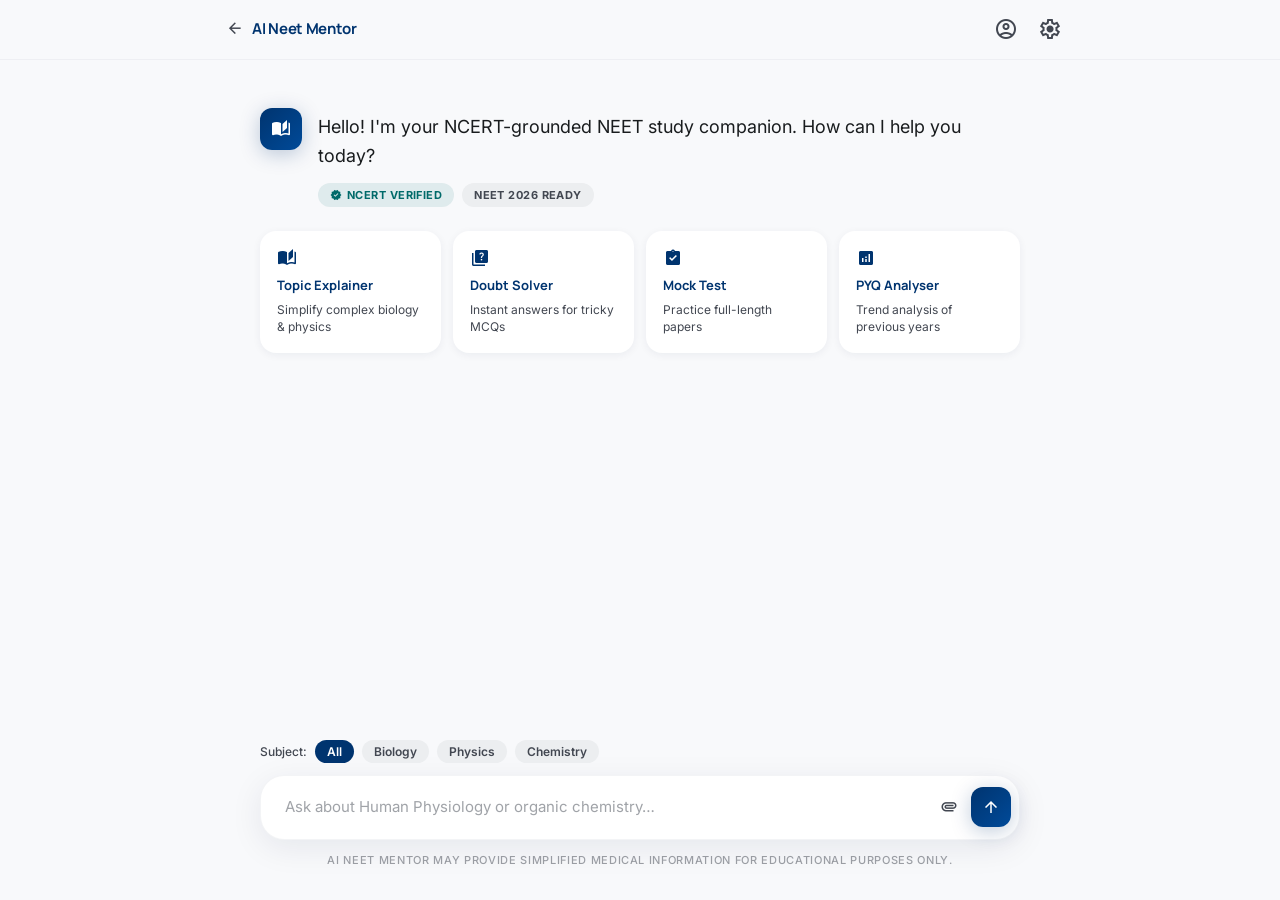
==== frontend/chat.html @ 3f84c1bc "first commit" ====
<!DOCTYPE html>
<html lang="en">

<head>
  <meta charset="UTF-8" />
  <meta name="viewport" content="width=device-width, initial-scale=1.0" />
  <title>Ask a Doubt — AI Neet Mentor</title>

  <!-- Google Fonts — same as index.html -->
  <link href="https://fonts.googleapis.com/css2?family=Manrope:wght@400;600;700;800&family=Inter:wght@400;500;600&display=swap" rel="stylesheet" />
  <link href="https://fonts.googleapis.com/css2?family=Material+Symbols+Outlined:wght,FILL@100..700,0..1&display=swap" rel="stylesheet" />

  <!-- Shared design tokens + base styles from style.css -->
  <link rel="stylesheet" href="style.css" />

  <style>
    /* ============================================================
       CHAT PAGE — Additional Styles
       All design tokens from style.css (:root) are reused here.
       We only add what is unique to this page.
    ============================================================ */

    /* ── Page shell: full-height flex column ── */
    .chat-shell {
      display: flex;
      flex-direction: column;
      height: 100vh;
      overflow: hidden;
    }

    /* ── Chat-specific header ── */
    .chat-header {
      position: sticky;
      top: 0;
      z-index: 100;
      background-color: rgba(248, 249, 251, 0.92);
      backdrop-filter: blur(20px);
      -webkit-backdrop-filter: blur(20px);
      border-bottom: 1px solid var(--color-border);
      flex-shrink: 0;
    }
    .chat-header .nav-container {
      max-width: 900px;
    }

    /* Back / logo link */
    .nav-back-btn {
      display: flex;
      align-items: center;
      gap: var(--space-2);
      font-size: 0.9375rem;
      font-weight: 700;
      font-family: var(--font-headline);
      color: var(--color-primary);
      letter-spacing: -0.02em;
      text-decoration: none;
      padding: var(--space-2) var(--space-3);
      border-radius: var(--radius-pill);
      transition: background-color 0.2s ease;
    }
    .nav-back-btn:hover {
      background-color: var(--color-surface-card);
    }
    .nav-back-btn .material-symbols-outlined {
      font-size: 1.1rem;
      color: var(--color-text-muted);
    }



    /* ── Scrollable messages ── */
    .chat-messages-area {
      flex: 1;
      overflow-y: auto;
      padding: var(--space-7) var(--space-5);
      scroll-behavior: smooth;
    }
    .chat-messages-area::-webkit-scrollbar { width: 4px; }
    .chat-messages-area::-webkit-scrollbar-track { background: transparent; }
    .chat-messages-area::-webkit-scrollbar-thumb {
      background: var(--color-surface-card);
      border-radius: var(--radius-pill);
    }
    .messages-inner {
      max-width: 760px;
      margin: 0 auto;
      display: flex;
      flex-direction: column;
      gap: var(--space-6);
    }

    /* ── Welcome / empty state ── */
    .chat-welcome {
      display: flex;
      flex-direction: column;
      gap: var(--space-5);
      animation: fadeUp 0.5s ease both;
    }
    .chat-welcome-row {
      display: flex;
      align-items: flex-start;
      gap: var(--space-4);
    }
    .ai-avatar {
      width: 42px;
      height: 42px;
      border-radius: var(--radius-md);
      background: linear-gradient(135deg, #00346f 0%, #004a99 100%);
      display: flex;
      align-items: center;
      justify-content: center;
      flex-shrink: 0;
      box-shadow: var(--shadow-btn);
    }
    .ai-avatar .material-symbols-outlined {
      color: #fff;
      font-size: 1.25rem;
    }
    .chat-welcome-text { padding-top: 4px; }
    .chat-welcome-text p {
      font-size: 1.125rem;
      line-height: 1.65;
      color: var(--color-text-primary);
    }
    .chat-welcome-badges {
      display: flex;
      gap: var(--space-2);
      margin-top: var(--space-3);
      flex-wrap: wrap;
    }
    .chat-badge {
      display: inline-flex;
      align-items: center;
      gap: 5px;
      padding: 4px 12px;
      border-radius: var(--radius-pill);
      font-size: 0.6875rem;
      font-weight: 700;
      letter-spacing: 0.04em;
      text-transform: uppercase;
    }
    .chat-badge--teal {
      background-color: rgba(0, 106, 106, 0.1);
      color: var(--color-secondary);
    }
    .chat-badge--navy {
      background-color: var(--color-surface-card);
      color: var(--color-text-muted);
    }

    /* ── Quick action chips ── */
    .quick-actions-grid {
      display: grid;
      grid-template-columns: repeat(4, 1fr);
      gap: var(--space-3);
      width: 100%;
    }
    .quick-action-card {
      display: flex;
      flex-direction: column;
      align-items: flex-start;
      gap: var(--space-2);
      padding: var(--space-4);
      background-color: var(--color-white);
      border-radius: var(--radius-lg);
      border: 1px solid transparent;
      cursor: pointer;
      text-align: left;
      transition: box-shadow 0.25s ease, border-color 0.25s ease, transform 0.2s ease;
      box-shadow: var(--shadow-card);
    }
    .quick-action-card:hover {
      box-shadow: var(--shadow-card-hover);
      border-color: rgba(194, 198, 211, 0.3);
      transform: translateY(-2px);
    }
    .quick-action-card:active { transform: translateY(0); }
    .quick-action-icon {
      color: var(--color-primary);
      font-size: 1.25rem;
    }
    .quick-action-title {
      font-family: var(--font-headline);
      font-weight: 700;
      font-size: 0.8125rem;
      color: var(--color-primary);
    }
    .quick-action-desc {
      font-size: 0.75rem;
      color: var(--color-text-muted);
      line-height: 1.4;
    }

    /* ── Message bubbles ── */
    .message-row {
      display: flex;
      gap: var(--space-3);
      animation: fadeUp 0.3s ease both;
    }
    .message-row--user { flex-direction: row-reverse; }

    .message-avatar {
      width: 32px;
      height: 32px;
      border-radius: var(--radius-md);
      flex-shrink: 0;
      display: flex;
      align-items: center;
      justify-content: center;
    }
    .message-avatar--ai {
      background: linear-gradient(135deg, #00346f 0%, #004a99 100%);
    }
    .message-avatar--ai .material-symbols-outlined { color: #fff; font-size: 1rem; }
    .message-avatar--user { background-color: var(--color-surface-card); }
    .message-avatar--user .material-symbols-outlined { color: var(--color-primary); font-size: 1rem; }

    .message-bubble {
      max-width: 78%;
      padding: var(--space-4) var(--space-5);
      border-radius: var(--radius-lg);
      line-height: 1.65;
      font-size: 0.9375rem;
    }
    .message-bubble--ai {
      background-color: var(--color-white);
      color: var(--color-text-primary);
      box-shadow: var(--shadow-card);
      border-bottom-left-radius: var(--radius-sm);
    }
    .message-bubble--user {
      background: linear-gradient(135deg, #00346f 0%, #004a99 100%);
      color: #fff;
      border-bottom-right-radius: var(--radius-sm);
    }

    /* ── Typing indicator ── */
    .typing-indicator {
      display: flex;
      align-items: center;
      gap: 5px;
      padding: var(--space-3) var(--space-4);
      background-color: var(--color-white);
      border-radius: var(--radius-lg);
      border-bottom-left-radius: var(--radius-sm);
      box-shadow: var(--shadow-card);
      width: fit-content;
    }
    .typing-dot {
      width: 7px;
      height: 7px;
      border-radius: 50%;
      background-color: var(--color-text-muted);
      animation: typingBounce 1.2s ease-in-out infinite;
    }
    .typing-dot:nth-child(2) { animation-delay: 0.2s; }
    .typing-dot:nth-child(3) { animation-delay: 0.4s; }
    @keyframes typingBounce {
      0%, 60%, 100% { transform: translateY(0); opacity: 0.4; }
      30%           { transform: translateY(-5px); opacity: 1; }
    }

    /* ── Input bar ── */
    .chat-input-bar {
      flex-shrink: 0;
      background: linear-gradient(to top, var(--color-surface) 60%, transparent);
      padding: var(--space-4) var(--space-5) var(--space-6);
    }
    .chat-input-inner { max-width: 760px; margin: 0 auto; }

    .subject-context-bar {
      display: flex;
      align-items: center;
      gap: var(--space-2);
      flex-wrap: wrap;
      margin-bottom: var(--space-3);
    }
    .subject-context-label {
      font-size: 0.75rem;
      color: var(--color-text-muted);
      font-weight: 500;
    }
    .subject-pill {
      display: inline-flex;
      align-items: center;
      padding: 4px 12px;
      border-radius: var(--radius-pill);
      font-size: 0.75rem;
      font-weight: 600;
      cursor: pointer;
      border: none;
      transition: background-color 0.2s ease, color 0.2s ease;
    }
    .subject-pill--active {
      background-color: var(--color-primary);
      color: #fff;
    }
    .subject-pill--inactive {
      background-color: var(--color-surface-card);
      color: var(--color-text-muted);
    }
    .subject-pill--inactive:hover {
      background-color: rgba(0, 52, 111, 0.08);
      color: var(--color-primary);
    }

    .chat-input-box {
      display: flex;
      align-items: center;
      gap: var(--space-2);
      background-color: var(--color-white);
      border-radius: var(--radius-xl);
      padding: var(--space-2) var(--space-2) var(--space-2) var(--space-5);
      box-shadow: 0 8px 32px rgba(0, 27, 63, 0.08);
      border: 1px solid rgba(194, 198, 211, 0.2);
      transition: box-shadow 0.3s ease, border-color 0.3s ease;
    }
    .chat-input-box:focus-within {
      box-shadow: 0 8px 32px rgba(0, 52, 111, 0.14);
      border-color: rgba(0, 52, 111, 0.2);
    }
    .chat-input-field {
      flex: 1;
      border: none;
      outline: none;
      background: transparent;
      font-family: var(--font-body);
      font-size: 0.9375rem;
      color: var(--color-text-primary);
      padding: var(--space-3) 0;
      resize: none;
      line-height: 1.5;
    }
    .chat-input-field::placeholder { color: rgba(66, 71, 81, 0.5); }

    .chat-input-actions {
      display: flex;
      align-items: center;
      gap: var(--space-1);
    }
    .input-icon-btn {
      display: flex;
      align-items: center;
      justify-content: center;
      width: 36px;
      height: 36px;
      border-radius: var(--radius-md);
      border: none;
      background: transparent;
      cursor: pointer;
      color: var(--color-text-muted);
      transition: background-color 0.2s ease, color 0.2s ease;
    }
    .input-icon-btn:hover {
      background-color: var(--color-surface-card);
      color: var(--color-primary);
    }
    .input-icon-btn .material-symbols-outlined { font-size: 1.125rem; }

    .send-btn {
      display: flex;
      align-items: center;
      justify-content: center;
      width: 40px;
      height: 40px;
      border-radius: var(--radius-md);
      border: none;
      background: linear-gradient(135deg, #00346f 0%, #004a99 100%);
      cursor: pointer;
      color: #fff;
      box-shadow: var(--shadow-btn);
      transition: box-shadow 0.2s ease, transform 0.15s ease;
      flex-shrink: 0;
    }
    .send-btn:hover {
      box-shadow: var(--shadow-btn-hover);
      transform: scale(1.05);
    }
    .send-btn:active { transform: scale(0.95); }
    .send-btn .material-symbols-outlined { font-size: 1.125rem; }

    .chat-disclaimer {
      text-align: center;
      font-size: 0.6875rem;
      color: var(--color-text-muted);
      opacity: 0.5;
      margin-top: var(--space-3);
      letter-spacing: 0.06em;
      text-transform: uppercase;
      font-weight: 500;
    }

    /* ── Mock Test card above chat ── */


    /* ── Mobile bottom nav (hidden) ── */
    .mobile-bottom-nav { display: none; }

    /* ── Responsive ── */
    @media (max-width: 768px) {
      .quick-actions-grid { grid-template-columns: repeat(2, 1fr); }

      .chat-input-bar { padding-bottom: 20px; }
    }

    @media (max-width: 480px) {
      .quick-actions-grid { grid-template-columns: 1fr 1fr; }
      .chat-messages-area { padding: var(--space-5) var(--space-4); }
    }
  </style>
</head>

<body>
<div class="chat-shell">

  <!-- ============================================================
    HEADER
    - Logo links back to index.html
    - Mode tabs switch the AI's context (Explain / Doubt / Mock / PYQ)
    - Profile + Settings icons match the home page nav
  ============================================================ -->
  <header class="chat-header">
    <nav class="nav-container">

      <!-- Left: back to home -->
      <a href="index.html" class="nav-back-btn" aria-label="Back to Home">
        <span class="material-symbols-outlined">arrow_back</span>
        AI Neet Mentor
      </a>

      <!-- Right: profile + settings -->
      <div class="nav-actions">
        <button class="nav-icon-btn" aria-label="Profile">
          <span class="material-symbols-outlined">account_circle</span>
        </button>
        <button class="nav-icon-btn" aria-label="Settings">
          <span class="material-symbols-outlined">settings</span>
        </button>
      </div>

    </nav>
  </header>


  <!-- ============================================================
    MOCK TEST BANNER — above the chat
  ============================================================ -->
 

  <!-- ============================================================
    MESSAGES AREA
  ============================================================ -->
  <div class="chat-messages-area" id="messagesArea">
    <div class="messages-inner" id="messagesInner">

      <!-- Welcome / empty state -->
      <div class="chat-welcome" id="welcomeState">

        <div class="chat-welcome-row">
          <div class="ai-avatar">
            <span class="material-symbols-outlined" style="font-variation-settings:'FILL' 1;">auto_stories</span>
          </div>
          <div class="chat-welcome-text">
            <p>Hello! I'm your NCERT-grounded NEET study companion. How can I help you today?</p>
            <div class="chat-welcome-badges">
              <span class="chat-badge chat-badge--teal">
                <span class="material-symbols-outlined" style="font-size:0.75rem;font-variation-settings:'FILL' 1;">verified</span>
                NCERT Verified
              </span>
              <span class="chat-badge chat-badge--navy">NEET 2026 Ready</span>
            </div>
          </div>
        </div>

        <!-- Quick action chips -->
        <div class="quick-actions-grid">

          <button class="quick-action-card" onclick="justFocus()">
            <span class="material-symbols-outlined quick-action-icon" style="font-variation-settings:'FILL' 1;">auto_stories</span>
            <span class="quick-action-title">Topic Explainer</span>
            <span class="quick-action-desc">Simplify complex biology &amp; physics</span>
          </button>

          <button class="quick-action-card" onclick="justFocus()">
            <span class="material-symbols-outlined quick-action-icon" style="font-variation-settings:'FILL' 1;">quiz</span>
            <span class="quick-action-title">Doubt Solver</span>
            <span class="quick-action-desc">Instant answers for tricky MCQs</span>
          </button>

          <button class="quick-action-card" onclick="justFocus()">
            <span class="material-symbols-outlined quick-action-icon" style="font-variation-settings:'FILL' 1;">assignment_turned_in</span>
            <span class="quick-action-title">Mock Test</span>
            <span class="quick-action-desc">Practice full-length papers</span>
          </button>

          <button class="quick-action-card" onclick="justFocus()">
            <span class="material-symbols-outlined quick-action-icon" style="font-variation-settings:'FILL' 1;">analytics</span>
            <span class="quick-action-title">PYQ Analyser</span>
            <span class="quick-action-desc">Trend analysis of previous years</span>
          </button>

        </div>
      </div>
      <!-- end #welcomeState -->

    </div>
  </div>


  <!-- ============================================================
    INPUT BAR
  ============================================================ -->
  <div class="chat-input-bar">
    <div class="chat-input-inner">

      <!-- Subject context pills -->
      <div class="subject-context-bar">
        <span class="subject-context-label">Subject:</span>
        <button class="subject-pill subject-pill--active"   onclick="setSubject(this)">All</button>
        <button class="subject-pill subject-pill--inactive" onclick="setSubject(this)">Biology</button>
        <button class="subject-pill subject-pill--inactive" onclick="setSubject(this)">Physics</button>
        <button class="subject-pill subject-pill--inactive" onclick="setSubject(this)">Chemistry</button>
      </div>

      <div class="chat-input-box">
        <textarea
          id="chatInput"
          class="chat-input-field"
          placeholder="Ask about Human Physiology or organic chemistry…"
          rows="1"
          aria-label="Type your question"
          onkeydown="handleKey(event)"
          oninput="autoResize(this)"
        ></textarea>
        <div class="chat-input-actions">
          <button class="input-icon-btn" aria-label="Attach file">
            <span class="material-symbols-outlined">attachment</span>
          </button>
          <button class="send-btn" onclick="sendMessage()" aria-label="Send message">
            <span class="material-symbols-outlined">arrow_upward</span>
          </button>
        </div>
      </div>

      <p class="chat-disclaimer">
        AI Neet Mentor may provide simplified medical information for educational purposes only.
      </p>

    </div>
  </div>


</div><!-- end .chat-shell -->


<script>
  /* ==========================================================================
     FRONTEND JS — Connected to the Flask Backend
     ==========================================================================
     HOW THIS WORKS:
     The frontend was previously using fake simulated replies.
     Now it makes a real HTTP POST request to our Flask API at /api/chat.

     fetch() is the browser's built-in HTTP client.
     It sends JSON to the backend and receives JSON back.

     SESSION MANAGEMENT:
     session_id is a unique string that groups messages in one conversation.
     On first load it's null. The backend creates one and returns it.
     We store it in memory and send it with every subsequent message.
     This gives the AI "memory" within a browser tab session.
  ========================================================================== */

  /* ── State ── */
  let currentMode = 'explain';
  let currentSubject = 'All';
  let sessionId = null;           // Set after first API response

  /* ── Backend URL ──────────────────────────────────────────────────────────
     When running Flask locally: http://127.0.0.1:5000
     When serving frontend FROM Flask (python app.py): just /api/chat works.
     We auto-detect: if this page is served by Flask, use relative URL.
     If opened as a file:// or different port, use the full local URL.
  ── */
  const API_BASE = (
    window.location.protocol === 'file:' || window.location.port === '5500'
  ) ? 'http://127.0.0.1:5000' : '';

  const CHAT_URL = `${API_BASE}/api/chat`;

  /* ── Mode placeholders ────────────────────────────────────────────────── */
  const modePlaceholders = {
    explain: 'Ask about any NCERT topic to get a clear explanation…',
    doubt:   'Paste your MCQ or describe your doubt…',
  };

  /* ── Scroll helpers ───────────────────────────────────────────────────── */
  function scrollToBottom() {
    const area = document.getElementById('messagesArea');
    area.scrollTop = area.scrollHeight;
  }

  function hideWelcome() {
    const ws = document.getElementById('welcomeState');
    if (ws) { ws.style.display = 'none'; }
  }

  function formatMarkdown(text) {
  return text
    .replace(/\*\*(.+?)\*\*/g, '<strong>$1</strong>')
    .replace(/\*(.+?)\*/g, '<em>$1</em>')
    .replace(/`(.+?)`/g, '<code style="background:var(--color-surface-card);padding:2px 6px;border-radius:4px;font-size:0.875em;">$1</code>')
    .replace(/^#{1,3} (.+)$/gm, '<strong>$1</strong>')
    .replace(/(📖 Source:.*)/g, '<div style="margin-top:12px;padding:8px 12px;background:rgba(0,52,111,0.06);border-left:3px solid #00346f;border-radius:0 6px 6px 0;font-size:0.8125rem;color:#00346f;">$1</div>')
    .replace(/\n\n/g, '</p><p style="margin:8px 0">')
    .replace(/\n/g, '<br>');
  }

  /* ── Render a message bubble ──────────────────────────────────────────── */
  function appendMessage(text, sender) {
    hideWelcome();
    const inner = document.getElementById('messagesInner');
    const row   = document.createElement('div');
    row.className = `message-row${sender === 'user' ? ' message-row--user' : ''}`;

    const avatar = document.createElement('div');
    if (sender === 'ai') {
      avatar.className = 'message-avatar message-avatar--ai';
      avatar.innerHTML = '<span class="material-symbols-outlined" style="font-variation-settings:\'FILL\' 1;font-size:1rem;">auto_stories</span>';
    } else {
      avatar.className = 'message-avatar message-avatar--user';
      avatar.innerHTML = '<span class="material-symbols-outlined" style="font-size:1rem;">person</span>';
    }

    const bubble = document.createElement('div');
    bubble.className = `message-bubble message-bubble--${sender}`;
    // Replace newlines with <br> so paragraph breaks render correctly.
    bubble.innerHTML = formatMarkdown(text);

    row.appendChild(avatar);
    row.appendChild(bubble);
    inner.appendChild(row);
    scrollToBottom();
  }

  /* ── Typing indicator (3 animated dots) ──────────────────────────────── */
  function showTyping() {
    const inner = document.getElementById('messagesInner');
    const row   = document.createElement('div');
    row.id      = 'typingRow';
    row.className = 'message-row';

    const avatar = document.createElement('div');
    avatar.className = 'message-avatar message-avatar--ai';
    avatar.innerHTML = '<span class="material-symbols-outlined" style="font-variation-settings:\'FILL\' 1;font-size:1rem;">auto_stories</span>';

    const ind = document.createElement('div');
    ind.className = 'typing-indicator';
    ind.innerHTML = '<div class="typing-dot"></div><div class="typing-dot"></div><div class="typing-dot"></div>';

    row.appendChild(avatar);
    row.appendChild(ind);
    inner.appendChild(row);
    scrollToBottom();
  }

  function hideTyping() {
    const row = document.getElementById('typingRow');
    if (row) row.remove();
  }

  /* ── CORE: Send message to Flask backend ──────────────────────────────── */
  async function sendMessage() {
    const input = document.getElementById('chatInput');
    const text  = input.value.trim();
    if (!text) return;

    // Show user's message immediately (optimistic UI)
    appendMessage(text, 'user');
    input.value = '';
    autoResize(input);
    showTyping();

    try {
      /*
       * fetch() sends an HTTP POST request to our Flask API.
       * - method: "POST"   → tells the server we're sending data
       * - headers:         → tells Flask the body is JSON
       * - body:            → the actual JSON payload (stringified)
       *
       * await pauses execution here until the response arrives.
       * This is asynchronous — the browser stays responsive while waiting.
       */
      const response = await fetch(CHAT_URL, {
        method: 'POST',
        headers: { 'Content-Type': 'application/json' },
        body: JSON.stringify({
          message:    text,
          subject:    currentSubject,
          session_id: sessionId,     // null on first message, then reused
        }),
      });
      

      hideTyping();

      if (!response.ok) {
        // HTTP error (4xx / 5xx)
        const errData = await response.json().catch(() => ({}));
        appendMessage(
          `⚠️ Error: ${errData.error || 'Something went wrong. Please try again.'}`,
          'ai'
        );
        return;
      }

      /*
       * response.json() parses the JSON body the Flask server returned.
       * data looks like: { answer: "...", sources: [...], session_id: "..." }
       */
      const data = await response.json();
      console.log("API sources:", JSON.stringify(data.sources, null, 2));

      // Save the session_id for all future messages in this tab
      if (data.session_id) sessionId = data.session_id;

      // Build citation from sources array
      let fullAnswer = data.answer;

      if (data.sources && data.sources.length > 0) {
        const seen = new Set();
        const citationLines = [];

        data.sources.forEach(s => {
          const page    = s.page_number && s.page_number !== '—' ? `, Page ${s.page_number}` : '';
          const chNo    = s.chapter_no ? `Chapter ${s.chapter_no}: ` : '';
          const key     = `${s.subject}-${s.chapter}-${s.page_number}`;

          if (!seen.has(key) && s.chapter && s.chapter !== 'NCERT') {
            seen.add(key);
            citationLines.push(
              `📖 Source: NCERT ${s.subject} Class ${s.class} — ${chNo}${s.chapter}${page}`
            );
          }
        });

        // Only append if LLM didn't already write a citation
        if (citationLines.length > 0 && !fullAnswer.includes('📖 Source:')) {
          fullAnswer += '\n\n' + citationLines.join('\n');
        }
      }

      // Show the AI's answer with citation
      appendMessage(fullAnswer, 'ai');

    } catch (networkError) {
      /*
       * This catches network-level failures:
       * - Backend server is not running
       * - No internet connection
       * - CORS blocked (if backend URL is wrong)
       */
      hideTyping();
      appendMessage(
        '⚠️ Could not reach the server. Make sure the Flask backend is running on port 5000.',
        'ai'
      );
      console.error('Network error:', networkError);
    }
  }

  /* ── Keyboard shortcut: Enter to send, Shift+Enter for newline ───────── */
  function handleKey(e) {
    if (e.key === 'Enter' && !e.shiftKey) {
      e.preventDefault();
      sendMessage();
    }
  }

  /* ── Auto-resize textarea as user types ──────────────────────────────── */
  function autoResize(el) {
    el.style.height = 'auto';
    el.style.height = Math.min(el.scrollHeight, 160) + 'px';
  }

  /* ── Quick-action card helpers ───────────────────────────────────────── */
  function prefillAndFocus(text) {
    const input = document.getElementById('chatInput');
    input.value = text;
    autoResize(input);
    input.focus();
  }

  function justFocus() {
    document.getElementById('chatInput').focus();
  }

  /* ── Mode switcher (Explain / Doubt Solver tabs) ─────────────────────── */
  function setMode(btn, mode) {
    currentMode = mode;
    document.querySelectorAll('.nav-mode-tab').forEach(t => t.classList.remove('nav-mode-tab--active'));
    if (btn && btn.classList.contains('nav-mode-tab')) btn.classList.add('nav-mode-tab--active');
    document.querySelectorAll('.mobile-nav-item').forEach(item => {
      item.classList.remove('mobile-nav-item--active');
    });
    if (btn && btn.classList.contains('mobile-nav-item')) btn.classList.add('mobile-nav-item--active');
    document.getElementById('chatInput').placeholder = modePlaceholders[mode] || modePlaceholders.explain;
    document.getElementById('chatInput').focus();
  }

  /* ── Subject pill switcher ───────────────────────────────────────────── */
  function setSubject(btn) {
    document.querySelectorAll('.subject-pill').forEach(p => {
      p.classList.remove('subject-pill--active');
      p.classList.add('subject-pill--inactive');
    });
    btn.classList.add('subject-pill--active');
    btn.classList.remove('subject-pill--inactive');
    // Track the selected subject so it's sent with every API request
    currentSubject = btn.textContent.trim();
  }
</script>

</body>
</html>
---- frontend/style.css ----
/*
  ============================================================
  ACADEMIC SANCTUARY — style.css
  ============================================================
  
  HOW CSS WORKS — THE BASICS
  ============================================================
  Every CSS rule has two parts:

  selector {          ← WHO to style (which HTML element)
    property: value;  ← WHAT to change
  }

  Example:
  h1 {
    color: red;
  }
  This means: "find every <h1> on the page and make text red."

  SELECTORS YOU NEED TO KNOW:
  h1          → targets the <h1> element (tag selector)
  .nav-logo   → targets any element with class="nav-logo" (class selector)
  #main-btn   → targets element with id="main-btn" (id selector — use rarely)
  .card a     → targets <a> links INSIDE .card (descendant selector)
  .card:hover → targets .card when mouse is over it (pseudo-class)
  ============================================================
*/


/* ============================================================
  1. CSS RESET & BASE STYLES
  ============================================================
  
  WHAT IS A RESET?
  Every browser (Chrome, Firefox, Safari) has built-in default styles.
  Chrome gives <h1> a big font-size. Firefox gives <body> a margin.
  These defaults are inconsistent across browsers.
  
  A reset removes or normalizes these defaults so we start clean.
  ============================================================ */

/*
  THE UNIVERSAL SELECTOR (*)
  The asterisk * means: "target EVERY element on the page."
  
  box-sizing: border-box — THE MOST IMPORTANT RESET.
  
  By default (content-box), when you set width: 200px on a div,
  and then add padding: 20px, the total width becomes 240px.
  The padding is ADDED ON TOP of the width. Confusing!
  
  With border-box: padding and border are INCLUDED in the width.
  width: 200px always means 200px total. Much more predictable.
  Always set this. Every professional project uses it.
*/
*,
*::before,
*::after {
  box-sizing: border-box;
  margin: 0;    /* removes default margin from ALL elements */
  padding: 0;   /* removes default padding from ALL elements */
}

/*
  BASE BODY STYLES
  These apply to the entire page because everything lives inside <body>.
  Child elements INHERIT certain properties (like font-family and color)
  from their parent. So setting them on body = setting them everywhere.
  
  WHAT IS INHERITANCE?
  Some CSS properties are inherited (passed down from parent to child):
  - font-family, font-size, color, line-height → YES, inherited
  
  Some are NOT inherited:
  - background-color, border, padding, margin → NOT inherited
  
  That's why we set font-family on body and it works for all text.
  But we have to set background-color on each element individually.
*/
body {
  font-family: 'Inter', sans-serif;
  /*
    'Inter' = our preferred font (loaded from Google Fonts)
    sans-serif = FALLBACK font if Inter fails to load
    Always provide a fallback. The browser uses the first font
    in the list that it can find.
  */

  background-color: #f8f9fb;
  /*
    This is our "surface" color — a very light blue-gray.
    WHY not white (#ffffff)?
    Pure white is slightly harsh. #f8f9fb has a subtle warmth
    that makes long reading sessions easier on the eyes.
  */

  color: #191c1e;
  /*
    Default text color = near-black.
    WHY not pure black (#000000)?
    Pure black on white creates extreme contrast that feels harsh.
    #191c1e is slightly softer but still very readable.
    This is called "off-black" and used by almost all premium products.
  */

  line-height: 1.5;
  /*
    line-height controls vertical space between lines of text.
    1.5 means: space = 1.5× the font size.
    If font-size is 16px, line-height = 24px.
    
    WHY 1.5?
    Too tight (1.0–1.2): lines feel cramped, hard to read
    Good (1.4–1.6): comfortable, standard for body text
    Too loose (2.0+): feels disconnected
  */

  -webkit-font-smoothing: antialiased;
  /*
    This makes fonts render smoother on Mac/iOS screens.
    Without it, fonts look slightly pixelated.
    -webkit- prefix = Safari/Chrome specific property.
    Always include it for font quality.
  */
}

/*
  ANCHOR TAG RESET
  By default, <a> links are blue and underlined. We reset this
  and style them specifically where needed.
*/
a {
  text-decoration: none; /* removes underline */
  color: inherit;        /* inherits the color from its parent element */
}

/*
  BUTTON RESET
  Buttons have a default ugly browser style: gray background, border, etc.
  We strip all of that and style from scratch.
*/
button {
  cursor: pointer;      /* shows hand cursor on hover (feels clickable) */
  border: none;         /* removes default button border */
  background: none;     /* removes default gray background */
  font-family: inherit; /* inherits Inter from body (buttons don't by default!) */
  font-size: inherit;   /* inherits font size */
}

/*
  MATERIAL SYMBOLS ICON SETUP
  These settings control how the icon font renders.
  FILL 0 = outlined style (not filled/solid)
  wght 400 = normal weight
  display: inline-block = allows sizing like a box element
  line-height: 1 = removes extra vertical space icons inherit
*/
.material-symbols-outlined {
  font-variation-settings: 'FILL' 0, 'wght' 400, 'GRAD' 0, 'opsz' 24;
  display: inline-block;
  line-height: 1;
  vertical-align: middle; /* aligns icon with text on the same line */
}


/* ============================================================
  2. DESIGN TOKENS (CSS CUSTOM PROPERTIES)
  ============================================================
  
  CSS Custom Properties = CSS Variables.
  You define a value ONCE and reuse it everywhere.
  
  :root is a special selector — it targets the root of the page.
  Variables defined here are available EVERYWHERE in your CSS.
  
  SYNTAX:
  --variable-name: value;    ← define
  color: var(--variable-name);  ← use
  
  WHY do this instead of hardcoding hex everywhere?
  If your primary color is #00346f in 50 places and you want
  to change it — with variables, change it in ONE place.
  Without variables, find-and-replace 50 times and miss some.
  ============================================================ */
:root {
  /* Colors */
  --color-primary:          #00346f;  /* deep navy blue */
  --color-primary-dark:     #004a99;  /* slightly lighter navy (for gradient end) */
  --color-secondary:        #006a6a;  /* teal green */

  --color-surface:          #f8f9fb;  /* page background */
  --color-surface-low:      #f2f4f6;  /* slightly darker surface (sections) */
  --color-surface-card:     #eceef0;  /* stat box backgrounds */
  --color-white:            #ffffff;  /* pure white (elevated cards) */

  --color-text-primary:     #191c1e;  /* near-black, main text */
  --color-text-muted:       #424751;  /* medium gray, secondary text */
  --color-text-on-dark:     #ffffff;  /* white text on dark/colored backgrounds */

  --color-border:           rgba(194, 198, 211, 0.2); /* very subtle border */

  /* Typography */
  --font-headline: 'Manrope', sans-serif;  /* for titles and headings */
  --font-body:     'Inter', sans-serif;    /* for paragraphs and UI */

  /* Spacing — a consistent scale */
  /*
    WHY a spacing scale?
    If you use random values (13px here, 17px there, 22px somewhere else),
    the page looks inconsistent and chaotic.
    A scale means you only ever use these values: 4, 8, 12, 16, 24, 32, 48, 64, 96px
    Everything lines up. Everything feels intentional. This is called a "spacing system."
  */
  --space-1:  4px;
  --space-2:  8px;
  --space-3:  12px;
  --space-4:  16px;
  --space-5:  24px;
  --space-6:  32px;
  --space-7:  48px;
  --space-8:  64px;
  --space-9:  96px;

  /* Border radius */
  --radius-sm:   8px;
  --radius-md:   12px;
  --radius-lg:   16px;
  --radius-xl:   24px;
  --radius-pill: 999px;  /* makes any element a pill/capsule shape */

  /* Shadows */
  /*
    Box shadows have 5 values:
    box-shadow: offset-x  offset-y  blur  spread  color
    
    offset-x: horizontal distance (positive = right, negative = left)
    offset-y: vertical distance (positive = down, negative = up)
    blur: how blurry/spread the shadow is (0 = sharp, 40px = very diffuse)
    spread: makes shadow larger or smaller than the element
    color: usually a dark color at low opacity
    
    Our shadow uses a dark blue color (matches our primary color)
    instead of generic black. This makes shadows feel warmer and
    more connected to the brand. Called a "colored shadow."
  */
  --shadow-card: 0 2px 8px rgba(0, 27, 63, 0.06);
  --shadow-card-hover: 0 12px 32px rgba(0, 27, 63, 0.12);
  --shadow-btn: 0 4px 20px rgba(0, 52, 111, 0.25);
  --shadow-btn-hover: 0 8px 32px rgba(0, 52, 111, 0.38);
}


/* ============================================================
  3. REUSABLE UTILITY STYLES
  ============================================================
  These are small helper classes used in multiple places.
  Build them once, use everywhere.
  ============================================================ */

/*
  CONTAINER
  A container constrains the max width of content and centers it.
  Without it, text on a wide monitor would stretch 1900px wide — unreadable.
  max-width: 1024px = content never wider than 1024px
  margin: 0 auto = centers the element horizontally
    (0 = no top/bottom margin, auto = browser splits left+right equally)
*/
.container {
  max-width: 1024px;
  margin: 0 auto;
  padding: 0 var(--space-5);  /* 24px sides so content doesn't touch edges */
}


/* ============================================================
  4. NAVIGATION
  ============================================================ */

.site-header {
  /*
    position: fixed — removes this element from normal document flow
    and pins it to the viewport.
    "Normal flow" = elements stack top to bottom. Fixed = floats above.
  */
  position: fixed;

  /*
    top: 0; left: 0; right: 0 — stretch from left to right edge of screen.
    top: 0 = sticks to the very top.
    left: 0 + right: 0 = full width (same as width: 100%, but more reliable)
  */
  top: 0;
  left: 0;
  right: 0;

  /*
    z-index controls stacking order (like layers in Photoshop).
    Higher number = appears on top.
    z-index: 100 ensures nav is ABOVE everything (page content, images, etc.)
    We use 100 as a safe high number.
  */
  z-index: 100;

  background-color: rgba(248, 249, 251, 0.85);
  /*
    rgba() lets us set opacity on a color.
    rgba(r, g, b, alpha) — alpha: 0 = invisible, 1 = fully opaque
    0.85 = 85% opaque, 15% see-through.
    WHY semi-transparent? So page content blurs underneath as you scroll.
    Creates the "frosted glass" effect.
  */

  backdrop-filter: blur(20px);
  /*
    backdrop-filter: blur() blurs WHATEVER IS BEHIND the element.
    This creates the frosted glass / macOS effect.
    20px = strong blur (subtle would be 4-8px, dramatic is 20px+)
    
    WHY this + semi-transparent background?
    The blur only shows if the background is partially transparent.
    If it were fully opaque (alpha: 1), nothing behind would show → no blur effect.
  */

  border-bottom: 1px solid var(--color-border);
  /*
    border-bottom: applies a border ONLY on the bottom side.
    (vs border: which applies all four sides)
    1px = very thin
    solid = a continuous line (other options: dashed, dotted)
    var(--color-border) = our very subtle border color
  */
}

.nav-container {
  max-width: 1200px;
  margin: 0 auto;
  padding: 10px var(--space-5);
  /*
    padding shorthand with 2 values:
    padding: top-bottom  left-right
    padding: 16px 24px = 16px top and bottom, 24px left and right
  */

  display: flex;
  /*
    display: flex activates FLEXBOX on this element.
    Flexbox makes children sit side by side by default.
    Without flex, everything stacks vertically (block elements).
    
    FLEXBOX CORE CONCEPTS:
    - The element you put display:flex on = the "flex container"
    - Its direct children = "flex items"
    - Main axis: horizontal (left → right) by default
    - Cross axis: vertical (top → bottom) by default
  */

  align-items: center;
  /*
    align-items controls alignment on the CROSS axis (vertical here).
    center = vertically center all flex items.
    Without this, items would stretch to fill the full height.
  */

  justify-content: space-between;
  /*
    justify-content controls alignment on the MAIN axis (horizontal here).
    space-between = push first item to left edge, last item to right edge,
                    distribute remaining space between them.
    Perfect for nav: logo left, actions right.
  */
}

.nav-logo {
  font-family: var(--font-headline);
  font-weight: 700;
  font-size: 0.9375rem;  /* 15px */
  color: var(--color-primary);
  letter-spacing: -0.02em;
  /*
    letter-spacing: space between characters.
    Negative value (-0.02em) = slightly compressed = looks premium.
    em unit = relative to the current font size.
    -0.02em on 18px font = -0.36px tighter per character.
    
    WHY tighter spacing on headlines?
    Large bold type with default spacing looks loose and cheap.
    Tightening it makes headlines look intentional and crafted.
    You'll see this on Apple, Linear, Stripe — every premium brand.
  */
}

.nav-actions {
  display: flex;
  align-items: center;
  gap: var(--space-3);
  /*
    gap: space BETWEEN flex (or grid) items.
    Better than margin because:
    - margin applies to each item individually (can cause issues at edges)
    - gap ONLY adds space between items, never on the outside
    var(--space-3) = 12px gap between icon and CTA button
  */
}

.nav-icon-btn {
  display: flex;
  align-items: center;
  justify-content: center;

  width: 32px;
  height: 32px;
  border-radius: var(--radius-pill); /* perfect circle (because width = height) */

  color: var(--color-text-muted);
  background-color: transparent;

  transition: background-color 0.2s ease;
  /*
    transition: smooth animation between states.
    SYNTAX: transition: property  duration  timing-function
    
    property: which CSS property to animate (background-color here)
    duration: how long the animation takes (0.2s = 200 milliseconds = fast)
    timing-function: the speed curve of the animation
      - ease = starts fast, ends slow (most natural)
      - linear = constant speed
      - ease-in = starts slow, ends fast
      - ease-out = starts fast, ends slow (same as ease, slightly different)
    
    Without transition: changes are INSTANT and jarring.
    With transition: changes are smooth and polished.
  */
}

.nav-icon-btn:hover {
  /*
    :hover is a "pseudo-class" — it targets the element
    only when the mouse cursor is on top of it.
    
    When hovered, we change the background color.
    The transition above makes this change smooth.
  */
  background-color: var(--color-surface-card);
}

.nav-cta-btn {
  display: flex;
  align-items: center;
  gap: var(--space-1);

  background-color: var(--color-primary);
  color: var(--color-text-on-dark);
  padding: var(--space-2) var(--space-4);   /* 8px top/bottom, 16px left/right */
  border-radius: var(--radius-pill);
  font-size: 0.875rem;    /* 14px */
  font-weight: 600;

  transition: background-color 0.2s ease;
}

.nav-cta-btn:hover {
  background-color: var(--color-primary-dark);
}


/* ============================================================
  5. HERO SECTION
  ============================================================ */

.hero-section {
  /*
    position: relative — WHY?
    The background blobs (.hero-blob) need to be positioned
    relative to this section, not relative to the whole page.
    position: relative on the parent establishes it as the
    "positioning context" for absolute children.
    
    RULE: position: absolute child always positions relative
    to its nearest ancestor that has position: relative (or fixed/absolute).
  */
  position: relative;

  min-height: 100vh;
  /*
    min-height vs height:
    height: 100vh = EXACTLY viewport height — if content is taller, it overflows.
    min-height: 100vh = AT LEAST viewport height — grows if content is taller.
    min-height is almost always what you want.
    
    vh = viewport height unit. 100vh = 100% of screen height.
  */

  display: flex;
  flex-direction: column;
  /*
    flex-direction: column — changes the main axis to VERTICAL.
    Default is row (horizontal). Column = items stack top to bottom.
  */
  align-items: center;       /* horizontal centering (cross axis when flex-direction:column) */
  justify-content: center;   /* vertical centering (main axis) */

  padding: 72px var(--space-5) var(--space-7);
  /*
    CHANGED: padding-top 120px → 88px
    Nav height is ~68px. We only need ~20px breathing room above content.
    120px was 52px of wasted space pushing the CTA below the fold.

    padding-bottom: var(--space-9) → var(--space-7)
    64px bottom instead of 96px. Hero doesn't need that much
    breathing room at the bottom — the next section provides separation.
  */
  /*
    padding with 3 values:
    padding: top  left-right  bottom
    120px top = accounts for fixed nav height (~80px) + breathing room
    24px left/right = side padding
    96px bottom = generous bottom space
  */

  overflow: hidden;
  /*
    The background blobs extend OUTSIDE the hero section boundaries.
    overflow: hidden clips (cuts off) anything that overflows.
    Without this, the blobs would create horizontal scrollbars.
  */

  text-align: center;
}

/* Background blobs */
.hero-blob {
  position: absolute;
  /*
    position: absolute removes from normal flow.
    Now we can place it exactly where we want using top/right/bottom/left.
    It positions relative to .hero-section (which has position: relative).
  */

  border-radius: 50%;
  /*
    border-radius: 50% on an element with equal width & height = perfect circle.
    On an element where width ≠ height, 50% = ellipse.
  */

  filter: blur(100px);
  /*
    filter: blur() blurs THE ELEMENT ITSELF (not what's behind it).
    100px of blur turns a solid circle into a soft, diffuse light blob.
    This is the "ambient lighting" effect.
  */

  pointer-events: none;
  /*
    pointer-events: none makes this element completely invisible to mouse events.
    Clicks, hovers, scrolls — they all pass through as if this doesn't exist.
    Essential for decorative elements that should never interfere with UX.
  */
}

.hero-blob--top-right {
  width: 500px;
  height: 500px;
  background-color: #d7e2ff;  /* light blue */
  opacity: 0.5;
  top: -150px;
  right: -150px;
  /*
    Negative values for top/right/bottom/left move the element
    OUTSIDE its container. -150px right = 150px beyond the right edge.
    Combined with overflow: hidden on parent, this gets clipped cleanly.
    Result: soft light bleeding in from the corner.
  */
}

.hero-blob--bottom-left {
  width: 600px;
  height: 600px;
  background-color: #90efef;  /* light teal */
  opacity: 0.25;
  bottom: -200px;
  left: -200px;
}

/* Dot pattern */
.hero-dot-pattern {
  position: absolute;
  inset: 0;
  /*
    inset: 0 is shorthand for:
    top: 0; right: 0; bottom: 0; left: 0;
    This stretches the element to fill its positioned parent completely.
  */

  background-image: radial-gradient(circle, #9ba8c0 1px, transparent 1px);
  /*
    radial-gradient() draws a gradient that radiates from a center point.
    Here: small 1px blue-gray circle, then transparent.
    The result = a single dot.
    Combined with background-size, this dot tiles across the element.
  */

  background-size: 32px 32px;
  /*
    background-size controls how large each tile is.
    32px 32px = each dot pattern tile is 32×32px
    The 1px dot sits in the center, surrounded by 31px of transparency.
    Result: dots appearing every 32px in a grid.
  */

  opacity: 0.4;
  pointer-events: none;
}

/* Hero content wrapper */
.hero-content {
  position: relative;
  z-index: 1;
  /*
    z-index: 1 on the content, while blobs have no z-index (defaults to 0).
    This ensures text content always appears ABOVE the background decorations.
  */

  display: flex;
  flex-direction: column;
  align-items: center;
  gap: var(--space-5);
  /*
    CHANGED: gap 48px → 24px between hero elements.
    Four gaps × 48px = 192px of spacing eaten up.
    Four gaps × 24px = 96px. Saves 96px — enough to keep CTA above fold.
    The content still breathes. It just doesn't breathe wastefully.
  */

  max-width: 720px;
  width: 100%;
}

/* Hero icon badge */
.hero-icon-badge {
  display: flex;
  align-items: center;
  justify-content: center;

  width: 80px;
  height: 80px;
  border-radius: var(--radius-lg);   /* 16px — rounded square, not circle */

  background-color: var(--color-white);
  border: 1px solid var(--color-border);
  box-shadow: var(--shadow-card);

  animation: fadeUp 0.7s cubic-bezier(0.22, 1, 0.36, 1) 0.1s both;
  /*
    animation shorthand:
    animation: name  duration  timing-function  delay  fill-mode
    
    name: fadeUp (defined in @keyframes below)
    duration: 0.7s (700ms — feels snappy but not rushed)
    timing-function: cubic-bezier(0.22, 1, 0.36, 1)
      This is a custom easing curve. 0.22,1,0.36,1 creates an
      "ease out back" feel — element overshoots slightly then settles.
      Much more lively than plain ease.
    delay: 0.1s — starts 100ms after page load
    fill-mode: both — element starts in the "from" state BEFORE animation begins,
      stays in "to" state after it ends. Without "both", elements flash
      into view before the animation starts.
  */
}

.hero-icon {
  font-size: 2.25rem;   /* 36px */
  color: var(--color-primary);
}

/* Hero headlines */
.hero-headlines {
  display: flex;
  flex-direction: column;
  gap: var(--space-4);  /* 16px between h1 and subtitle */

  animation: fadeUp 0.7s cubic-bezier(0.22, 1, 0.36, 1) 0.25s both;
  /* delay: 0.25s — appears after the icon */
}

.hero-title {
  font-family: var(--font-headline);
  font-weight: 800;
  font-size: clamp(2.5rem, 6vw, 4.5rem);
  /*
    clamp(min, preferred, max) — RESPONSIVE font sizing without media queries!
    
    min: 2.5rem (40px) — never smaller than this
    preferred: 6vw — 6% of the viewport width (scales with screen)
    max: 4.5rem (72px) — never larger than this
    
    On a 400px phone: 6vw = 24px → but min is 40px, so → 40px
    On a 800px tablet: 6vw = 48px → within range, so → 48px
    On a 1200px desktop: 6vw = 72px → at max, so → 72px
    
    This is modern responsive typography — no breakpoints needed!
  */

  color: var(--color-primary);
  letter-spacing: -0.03em;
  line-height: 1.1;
  /*
    line-height: 1.1 on big headlines.
    WHY so tight?
    At large sizes (40px+), default line-height (1.5) creates huge gaps.
    1.1 keeps the lines close together, making the headline feel
    like a single visual unit rather than separate lines.
  */
}

.hero-title-accent {
  color: var(--color-secondary);  /* teal color for the second line */
}

.hero-subtitle {
  font-size: 1.125rem;   /* 18px */
  color: var(--color-text-muted);
  max-width: 500px;
  margin: 0 auto;
  line-height: 1.6;
  /*
    1.6 line-height for body text — more relaxed than headlines.
    WHY different from the 1.1 headline?
    Short headlines: tight is fine, enhances impact.
    Multi-line body text: needs more breathing room to scan comfortably.
    The rule: bigger the text, tighter the line-height.
    Smaller the text, looser the line-height.
  */
}

/* Hero CTA group */
.hero-cta-group {
  display: flex;
  flex-direction: column;
  align-items: center;
  gap: var(--space-3);

  animation: fadeUp 0.7s cubic-bezier(0.22, 1, 0.36, 1) 0.45s both;
  /* delay: 0.45s — appears AFTER headline */
}

.hero-cta-note {
  font-size: 0.875rem;
  color: var(--color-text-muted);
  opacity: 0.7;
}

/* Trust badges */
.trust-badges {
  display: flex;
  flex-wrap: wrap;
  /*
    flex-wrap: wrap — if items don't fit in one line, wrap to next line.
    Without this, items shrink or overflow.
    With this, on small screens the badges stack naturally.
  */
  justify-content: center;
  gap: var(--space-3);

  animation: fadeUp 0.7s cubic-bezier(0.22, 1, 0.36, 1) 0.6s both;
}

.badge {
  display: inline-flex;
  align-items: center;
  gap: var(--space-1);

  background-color: var(--color-white);
  border: 1px solid var(--color-border);
  border-radius: var(--radius-pill);
  padding: var(--space-2) var(--space-4);  /* 8px top/bottom, 16px sides */

  font-size: 0.875rem;
  font-weight: 500;
  color: var(--color-text-muted);
}

.badge-icon {
  font-size: 1rem;    /* 16px */
  color: var(--color-secondary);  /* teal icon inside the badge */
}


/* ============================================================
  PRIMARY BUTTON
  ============================================================ */

.btn-primary {
  display: inline-flex;
  /*
    display: inline-flex vs display: flex:
    flex: takes up full width (block behavior)
    inline-flex: takes up only as much width as its content (inline behavior)
    For buttons, inline-flex is correct — button sizes to its content.
  */
  align-items: center;
  gap: var(--space-2);

  background: linear-gradient(135deg, var(--color-primary) 0%, var(--color-primary-dark) 100%);
  /*
    linear-gradient() creates a gradient background.
    135deg = diagonal direction (top-left to bottom-right)
    First color at 0% = starts at top-left
    Second color at 100% = ends at bottom-right
    
    WHY gradient instead of solid color?
    A gradient implies depth and dimension — like light hitting a curved surface.
    Our DESIGN.md calls this the "Deep Focus" gradient.
    It's a subtle but effective premium detail.
  */

  color: var(--color-text-on-dark);  /* white */
  padding: var(--space-4) var(--space-7);  /* 16px top/bottom, 48px sides */
  border-radius: var(--radius-pill);

  font-size: 1.125rem;    /* 18px */
  font-weight: 600;
  font-family: var(--font-body);

  box-shadow: var(--shadow-btn);
  /*
    The shadow gives the button a "floating" appearance.
    Dark blue shadow (not black) matches our brand color.
    This subtle colored shadow is a key detail that separates
    amateur designs from professional ones.
  */

  transition: transform 0.25s ease, box-shadow 0.25s ease;
  /*
    Two properties in one transition:
    transform: for the hover lift effect
    box-shadow: for the shadow intensifying on hover
    Same duration (0.25s) so they animate together.
  */
}

.btn-primary:hover {
  transform: translateY(-2px);
  /*
    transform: translateY(-2px) moves the button UP 2px on hover.
    Negative Y = upward.
    Combined with a bigger shadow = looks like the button is "lifting off."
    This is called a "lift" effect — very common on CTAs.
    Small value (-2px) keeps it subtle and elegant.
  */
  box-shadow: var(--shadow-btn-hover);
}

.btn-primary:active {
  /*
    :active = the brief moment the button is being CLICKED (pressed down).
    We reverse the lift to simulate pressing a physical button.
  */
  transform: translateY(0px) scale(0.98);
  /*
    scale(0.98) = shrinks to 98% of its size.
    Combined with translateY(0) = button goes back to normal position.
    Result: button "presses in" when clicked. Tactile feedback.
  */
}

.btn-primary--large {
  font-size: 1.25rem;      /* 20px — larger variant for bottom CTA */
  padding: var(--space-5) var(--space-8);  /* 24px top/bottom, 64px sides */
}


/* ============================================================
  6. FEATURES SECTION
  ============================================================ */

.features-section {
  background-color: var(--color-surface-low);
  /*
    A slightly different background creates a "section break"
    without using any borders or dividers.
    This is the "No-Line Rule" from DESIGN.md — use background
    color shifts instead of borders to separate sections.
  */
  padding: var(--space-9) var(--space-5);  /* 96px top/bottom */
}

/* Section header */
.section-header {
  text-align: center;
  margin-bottom: var(--space-8);   /* 64px below header, before cards */
  max-width: 600px;
  margin-left: auto;
  margin-right: auto;
  /*
    Setting margin-left and margin-right to auto after max-width
    centers the element horizontally.
    We keep margin-bottom as var(--space-8) so it's not overwritten.
    (margin shorthand would overwrite the bottom margin)
  */
}

.section-eyebrow {
  /*
    "Eyebrow text" = the small label above a main heading.
    Signals: "here's what category of content is coming."
  */
  font-size: 0.8125rem;   /* 13px — intentionally small */
  font-weight: 600;
  color: var(--color-secondary);   /* teal */
  text-transform: uppercase;
  /*
    text-transform: uppercase — ALL CAPS via CSS.
    WHY not write it in HTML as all caps?
    If you write it in HTML: the screen reader reads each letter individually.
    If you do it via CSS: the screen reader reads the word normally,
    but it visually displays as uppercase. Better accessibility.
  */
  letter-spacing: 0.15em;   /* very spread out, typical for ALL CAPS labels */
  margin-bottom: var(--space-3);
}

.section-title {
  font-family: var(--font-headline);
  font-weight: 700;
  font-size: clamp(1.75rem, 3.5vw, 2.25rem);  /* responsive between 28px and 36px */
  color: var(--color-primary);
  letter-spacing: -0.02em;
  line-height: 1.2;
}

.section-subtitle {
  margin-top: var(--space-4);
  color: var(--color-text-muted);
  font-size: 1rem;
  line-height: 1.6;
}

/* Cards grid */
.cards-grid {
  display: grid;
  /*
    display: grid activates CSS Grid.
    Grid is best for 2D layouts (rows AND columns).
    Flexbox is best for 1D layouts (either rows OR columns).
    
    KEY DIFFERENCE:
    Flexbox: items determine their own size
    Grid: you define the structure, items fill it
    
    Use Grid when: you need items in exact columns
    Use Flexbox when: items should size naturally
  */

  grid-template-columns: repeat(3, 1fr);
  /*
    repeat(3, 1fr) = create 3 equal columns.
    1fr = "1 fraction unit" = each column gets 1/3 of available space.
    
    If container is 900px:
    Each column = 900px ÷ 3 = 300px wide.
    
    If container is 600px:
    Each column = 600px ÷ 3 = 200px wide.
    
    fr units are FLEXIBLE — they share the space proportionally.
    This is why the grid always fills the container width perfectly.
  */

  gap: var(--space-5);   /* 24px between all grid items (rows and columns) */
  max-width: 960px;
  margin: 0 auto;
}

/* Individual card */
.feature-card {
  background-color: var(--color-white);
  padding: var(--space-6);    /* 32px all sides */
  border-radius: var(--radius-xl);   /* 24px — noticeably rounded */
  border: 1px solid var(--color-border);
  box-shadow: var(--shadow-card);

  display: flex;
  flex-direction: column;
  /*
    WHY flex on the card?
    We want the card-link at the bottom to always sit at the bottom,
    regardless of how much text is in card-body.
    We'll use margin-top: auto on .card-link to push it to the bottom.
  */

  transition: transform 0.3s cubic-bezier(0.22, 1, 0.36, 1),
              box-shadow 0.3s cubic-bezier(0.22, 1, 0.36, 1);
  /*
    Multiple transitions separated by commas.
    Both animate together but could have different durations.
  */
}

.feature-card:hover {
  transform: translateY(-4px);
  box-shadow: var(--shadow-card-hover);
}

/* Featured card variant */
.feature-card--featured {
  background: linear-gradient(135deg, var(--color-primary) 0%, var(--color-primary-dark) 100%);
  border-color: transparent;
  /*
    On the featured (dark) card, the border would look wrong.
    transparent makes it invisible — the border space is still there
    (preventing layout shift) but it's invisible.
  */
}

/* Card icon wrapper */
.card-icon-wrap {
  width: 48px;
  height: 48px;
  border-radius: var(--radius-sm);   /* 8px — slightly rounded square */
  display: flex;
  align-items: center;
  justify-content: center;
  margin-bottom: var(--space-5);    /* 24px below icon, before title */
}

.card-icon-wrap--blue  { background-color: rgba(0,  52, 111, 0.08); } /* blue tint  */
.card-icon-wrap--teal  { background-color: rgba(0, 106, 106, 0.08); } /* teal tint  */
.card-icon-wrap--white { background-color: rgba(255, 255, 255, 0.15); } /* white tint for dark card */

.card-icon {
  font-size: 1.5rem;  /* 24px */
  color: var(--color-primary);
}

/* On the featured dark card, the icon should be white */
.feature-card--featured .card-icon {
  /*
    This is a DESCENDANT SELECTOR.
    .feature-card--featured .card-icon means:
    "target .card-icon that is INSIDE .feature-card--featured"
    
    This overrides the default .card-icon color
    but ONLY when inside the featured card.
    The other cards' icons stay their original color.
    
    This is CSS SPECIFICITY — more specific selectors win.
  */
  color: var(--color-text-on-dark);
}

/* Card text */
.card-title {
  font-family: var(--font-headline);
  font-weight: 700;
  font-size: 1.125rem;   /* 18px */
  color: var(--color-primary);
  margin-bottom: var(--space-2);
}

.feature-card--featured .card-title {
  color: var(--color-text-on-dark);  /* white on dark card */
}

.card-body {
  font-size: 0.9375rem;   /* 15px */
  color: var(--color-text-muted);
  line-height: 1.6;
  flex: 1;
  /*
    flex: 1 on .card-body makes it grow to fill available space.
    Since the card is a flex container (flex-direction: column),
    this pushes card-link to the bottom.
    This ensures cards in the same row have the link at the same height,
    even if they have different amounts of text.
  */
}

.feature-card--featured .card-body {
  color: rgba(255, 255, 255, 0.75);
  /* White at 75% opacity. WHY not 100% white?
     On a dark background, 100% white for body text would compete
     with the title (also white). 75% opacity creates hierarchy:
     title is more prominent, body is supporting. */
}

/* Card link */
.card-link {
  display: inline-flex;
  align-items: center;
  gap: 4px;
  margin-top: var(--space-5);
  color: var(--color-secondary);  /* teal */
  font-size: 0.9375rem;
  font-weight: 600;

  transition: gap 0.2s ease;
  /*
    We're transitioning the GAP property.
    On hover, we'll increase the gap, making the arrow shift right.
    This creates a subtle "arrow moves away from text" effect on hover.
    Small detail, big impact.
  */
}

.card-link:hover {
  gap: var(--space-2);  /* 8px — wider gap on hover = arrow shifts right */
}

/* Card badge (for featured card) */
.card-badge {
  display: inline-flex;
  align-items: center;
  gap: var(--space-1);
  margin-top: var(--space-5);

  background-color: rgba(255, 255, 255, 0.15);
  color: var(--color-text-on-dark);
  padding: var(--space-2) var(--space-3);
  border-radius: var(--radius-pill);
  font-size: 0.8125rem;
  font-weight: 600;
}


/* ============================================================
/* ============================================================
  7. EXPLORE PYQ — TEASER SECTION
  ============================================================

  DESIGN GOAL:
  This section needs to feel substantial enough to earn trust
  (real question, real numbers) but not try to do everything.
  It's an advertisement for the PYQ page, not the page itself.
  ============================================================ */

.pyq-section {
  background-color: var(--color-surface-low);
  padding: var(--space-9) var(--space-5);
}

/*
  THE TEASER CARD
  Two columns side by side:
  Left: subject pills + description + CTA button
  Right: sample question card

  align-items: stretch — both columns grow to the same height,
  so the card height is determined by whichever side is taller.
  This keeps things visually balanced.
*/
.pyq-teaser {
  max-width: 960px;
  margin: 0 auto;
  background-color: var(--color-white);
  border-radius: var(--radius-xl);
  border: 1px solid var(--color-border);
  box-shadow: var(--shadow-card);
  padding: var(--space-7);

  display: flex;
  align-items: center;
  gap: var(--space-8);    /* 64px gap between the two halves */
}

/* ── LEFT SIDE ── */
.pyq-teaser-left {
  flex: 1;               /* takes all available space */
  display: flex;
  flex-direction: column;
  gap: var(--space-5);   /* 24px between pills, text, and button */
}

/*
  SUBJECT PILLS ROW
  Three pills in a row. Each pill = icon + text stacked.
  flex-wrap: wrap so they stack on narrow screens.
*/
.pyq-subject-pills {
  display: flex;
  flex-wrap: wrap;
  gap: var(--space-3);
}

/*
  EACH PILL
  display: flex makes icon and text sit side by side.
  The pill has a white background + subtle border —
  it sits slightly elevated on the already-white card.
  We use border + a very light shadow for a "chip" feel.
*/
.pyq-subject-pill {
  display: flex;
  align-items: center;
  gap: var(--space-3);

  background-color: var(--color-surface-low);
  border: 1px solid var(--color-border);
  border-radius: var(--radius-md);
  padding: var(--space-3) var(--space-4);

  flex: 1;          /* each pill shares available width equally */
  min-width: 120px; /* never shrink below this — wraps to next line instead */
}

.pyq-subject-icon {
  font-size: 1.5rem;   /* 24px */
  color: var(--color-primary);
  flex-shrink: 0;
}

/* Chemistry gets teal icon */
.pyq-subject-icon--chem { color: var(--color-secondary); }

/* Biology gets a slightly different teal */
.pyq-subject-icon--bio  { color: #1a7a4a; }

.pyq-subject-name {
  font-weight: 600;
  font-size: 0.875rem;
  color: var(--color-text-primary);
  line-height: 1;
}

.pyq-subject-count {
  font-size: 0.75rem;
  color: var(--color-text-muted);
  margin-top: 3px;
}

.pyq-teaser-body {
  font-size: 0.9375rem;
  color: var(--color-text-muted);
  line-height: 1.6;
}

.pyq-teaser-cta {
  /*
    .btn-primary already gives this button all its styling.
    This class only overrides the display so it
    doesn't stretch full-width (buttons are block by default in flex containers).
  */
  align-self: flex-start;
  /*
    align-self on a flex ITEM overrides the container's align-items
    for just this one item.
    flex-start = align to the left edge (don't stretch to full width).
    Without this, the button would stretch to fill the column width.
  */
}

/* ── RIGHT SIDE: SAMPLE QUESTION CARD ── */
.pyq-teaser-right {
  width: 380px;
  flex-shrink: 0;
  /*
    Fixed width — the question card has a defined size.
    flex-shrink: 0 prevents it from compressing when space is tight.
  */
  display: flex;
  flex-direction: column;
  gap: var(--space-3);
}

/*
  "SAMPLE QUESTION" LABEL
  Sits above the card. Tells the user what they're looking at.
  Small, muted, with an icon.
*/
.pyq-sample-label {
  display: flex;
  align-items: center;
  gap: var(--space-1);
  font-size: 0.75rem;
  font-weight: 600;
  text-transform: uppercase;
  letter-spacing: 0.1em;
  color: var(--color-text-muted);
  opacity: 0.6;
}

/*
  THE SAMPLE QUESTION CARD
  Sits on a slightly different background (surface-low)
  so it appears nested/inset inside the white teaser card.
  This is surface hierarchy in action:
  Page bg → teaser card (white) → sample card (surface-low) = 3 levels of depth.
*/
.pyq-sample-card {
  background-color: var(--color-surface-low);
  border: 1px solid var(--color-border);
  border-radius: var(--radius-md);
  padding: var(--space-5);
  display: flex;
  flex-direction: column;
  gap: var(--space-4);
}

/* Year badge — reused from the old interactive section */
.pyq-year-badge {
  display: inline-block;
  font-size: 0.75rem;
  font-weight: 700;
  text-transform: uppercase;
  letter-spacing: 0.05em;
  color: var(--color-secondary);
  background-color: rgba(0, 106, 106, 0.08);
  padding: 3px var(--space-3);
  border-radius: var(--radius-pill);
}

.pyq-sample-q {
  font-size: 0.9375rem;
  font-weight: 500;
  color: var(--color-text-primary);
  line-height: 1.55;
}

/* Options list */
.pyq-sample-options {
  display: flex;
  flex-direction: column;
  gap: var(--space-2);
}

.pyq-sample-option {
  display: flex;
  align-items: center;
  gap: var(--space-2);

  padding: var(--space-2) var(--space-3);
  border-radius: var(--radius-sm);
  border: 1px solid var(--color-border);
  background-color: var(--color-white);
  font-size: 0.875rem;
  color: var(--color-text-muted);
}

/*
  CORRECT OPTION
  Green tint. The correct answer is immediately visible.
  On a landing page teaser this is fine — we want users
  to see the quality of content, not test them.
*/
.pyq-sample-option--correct {
  background-color: rgba(0, 106, 106, 0.06);
  border-color: rgba(0, 106, 106, 0.3);
  color: var(--color-secondary);
  font-weight: 600;
}

/* The A/B/C/D circle label */
.pyq-option-label {
  width: 22px;
  height: 22px;
  border-radius: 50%;
  background-color: var(--color-surface-card);
  display: flex;
  align-items: center;
  justify-content: center;
  font-size: 0.75rem;
  font-weight: 700;
  color: var(--color-text-muted);
  flex-shrink: 0;
}

/* Correct label — filled with teal */
.pyq-option-label--correct {
  background-color: var(--color-secondary);
  color: var(--color-white);
}

.pyq-correct-mark {
  font-size: 1rem;
  color: var(--color-secondary);
  margin-left: auto; /* pushes the icon to the far right */
}

/* Small note beneath the sample card */
.pyq-sample-note {
  font-size: 0.8125rem;
  color: var(--color-text-muted);
  opacity: 0.7;
  line-height: 1.5;
}

  /*8. BOTTOM CTA SECTION
  ============================================================ */

.bottom-cta-section {
  /*
    WHY the change:
    The section itself should be FULL WIDTH — it's a page block.
    max-width on a <section> shrinks the entire block to 700px,
    which looks detached from the full-width sections above it.

    Instead: section = full width, padding only.
    Children are centered via flex + align-items: center.
    We also cap the title width with max-width on the title itself.
  */
  padding: var(--space-9) var(--space-5);
  text-align: center;

  display: flex;
  flex-direction: column;
  align-items: center;
  gap: var(--space-5);
}

.bottom-cta-title {
  font-family: var(--font-headline);
  font-weight: 800;
  font-size: clamp(2rem, 5vw, 3.25rem);
  color: var(--color-primary);
  letter-spacing: -0.03em;
  line-height: 1.1;
  max-width: 640px;
  /*
    max-width on the title, not the section.
    The section is full-width. The title constrains itself.
    On narrow screens it wraps naturally. On wide screens
    it won't stretch into an awkward single long line.
  */
}

.bottom-cta-subtitle {
  color: var(--color-text-muted);
  font-size: 1.125rem;
  line-height: 1.6;
  max-width: 480px;
}


/* ============================================================
  9. FOOTER
  ============================================================ */

.site-footer {
  border-top: 1px solid var(--color-border);
  padding: var(--space-6) var(--space-5);
}

.footer-inner {
  max-width: 1200px;
  margin: 0 auto;

  display: flex;
  align-items: center;
  justify-content: space-between;
  flex-wrap: wrap;
  gap: var(--space-4);
}

.footer-note {
  font-size: 0.8125rem;
  color: var(--color-text-muted);
  opacity: 0.6;
}

.footer-links {
  display: flex;
  gap: var(--space-5);
}

.footer-links a {
  font-size: 0.875rem;
  color: var(--color-text-muted);
  transition: color 0.2s ease;
}

.footer-links a:hover {
  color: var(--color-primary);
}


/* ============================================================
  10. ANIMATIONS
  ============================================================
  
  @keyframes defines a reusable animation sequence.
  NAME { from { ... } to { ... } }
  
  from = the START state of the animation
  to   = the END state of the animation
  
  We've referenced "fadeUp" in the HTML element styles above.
  The browser plays from → to over the given duration.
  ============================================================ */

@keyframes fadeUp {
  from {
    opacity: 0;
    transform: translateY(24px);
    /*
      Starting state:
      opacity: 0 = completely invisible
      translateY(24px) = shifted 24px DOWN from its final position
    */
  }
  to {
    opacity: 1;
    transform: translateY(0);
    /*
      Ending state:
      opacity: 1 = fully visible
      translateY(0) = in its normal position
    */
  }
  /*
    Combined effect: element rises up from below while fading in.
    This is the most common and elegant entrance animation in modern UI.
    The staggered delays (0.1s, 0.25s, 0.45s, 0.6s) on each hero child
    mean they play one after another, guiding the eye naturally.
  */
}


/* ============================================================
  11. RESPONSIVE DESIGN (Media Queries)
  ============================================================
  
  WHAT ARE MEDIA QUERIES?
  Rules that apply ONLY when certain conditions are true.
  Most commonly: when the screen is smaller than X pixels.
  
  SYNTAX:
  @media (max-width: 768px) {
    .element { ... }   ← overrides previous styles at this screen size
  }
  
  max-width: 768px = "when screen is 768px or SMALLER"
  (768px is a common tablet breakpoint)
  
  MOBILE-FIRST vs DESKTOP-FIRST:
  Our approach here is DESKTOP-FIRST:
  - Default styles = desktop layout
  - Media queries OVERRIDE for smaller screens
  
  Mobile-first would be the opposite (but both work).
  ============================================================ */

@media (max-width: 768px) {

  /* Nav: hide the CTA button on small screens — not enough space */
  .nav-cta-btn {
    display: none;
    /*
      display: none removes the element completely.
      It takes up no space and is invisible.
      (vs visibility: hidden which hides but keeps the space)
    */
  }

  /* Cards: switch from 3 columns to 1 column on mobile */
  .cards-grid {
    grid-template-columns: 1fr;
  }

  /* PYQ teaser: stack left and right panels vertically on mobile */
  .pyq-teaser {
    flex-direction: column;
    gap: var(--space-6);
  }

  /* Right panel: full width on mobile (was fixed 380px) */
  .pyq-teaser-right {
    width: 100%;
  }

  /* Subject pills: each pill takes full row on very narrow screens */
  .pyq-subject-pill {
    flex: 1 1 100%;
  }

  /* Footer: center everything on small screens */
  .footer-inner {
    flex-direction: column;
    text-align: center;
    align-items: center;
  }
}

@media (max-width: 480px) {
  /* Very small phones */

  /* Reduce hero padding on tiny screens */
  .hero-section {
    padding-top: 100px;
    padding-bottom: var(--space-7);
  }

  /* Reduce section padding */
  .features-section,
  .pyq-section {
    padding-left: var(--space-4);
    padding-right: var(--space-4);
  }
}
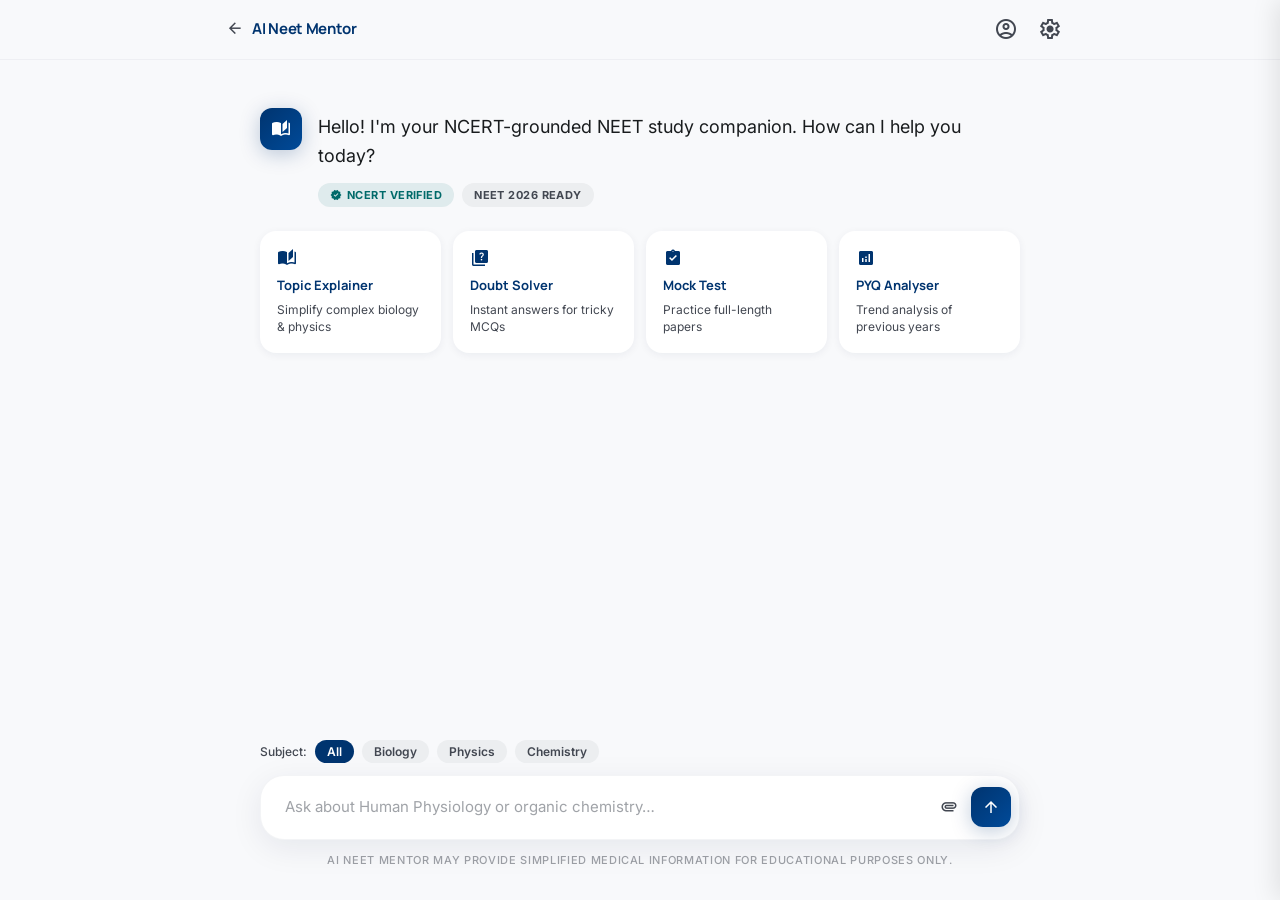
==== commit 64f7e6a7: "add feat : source viewer" ====
--- a/frontend/chat.html
+++ b/frontend/chat.html
@@ -147,6 +147,98 @@
       background-color: var(--color-surface-card);
       color: var(--color-text-muted);
     }
+
+
+    /* ── PDF Side Panel ── */
+    .pdf-panel {
+      position: fixed;
+      top: 0; right: 0;
+      width: 44vw;
+      min-width: 340px;
+      max-width: 680px;
+      height: 100vh;
+      background: #fff;
+      border-left: 1px solid rgba(0,0,0,0.10);
+      box-shadow: -4px 0 24px rgba(0,0,0,0.10);
+      display: flex;
+      flex-direction: column;
+      z-index: 999;
+      transform: translateX(100%);
+      transition: transform 0.28s cubic-bezier(0.4,0,0.2,1);
+    }
+    .pdf-panel.pdf-panel--open { transform: translateX(0); }
+    .pdf-panel-header {
+      display: flex;
+      align-items: center;
+      gap: 10px;
+      padding: 14px 16px;
+      border-bottom: 1px solid rgba(0,0,0,0.08);
+      flex-shrink: 0;
+    }
+    .pdf-panel-title {
+      flex: 1;
+      font-size: 0.8125rem;
+      font-weight: 600;
+      color: #1a1a2e;
+      white-space: nowrap;
+      overflow: hidden;
+      text-overflow: ellipsis;
+    }
+    .pdf-panel-close {
+      background: none;
+      border: none;
+      cursor: pointer;
+      color: #555;
+      padding: 4px;
+      border-radius: 6px;
+      display: flex;
+      align-items: center;
+    }
+    .pdf-panel-close:hover { background: rgba(0,0,0,0.06); }
+    .pdf-panel-iframe { flex: 1; border: none; width: 100%; }
+    /* Citation box as clickable button */
+    .source-chip {
+      display: flex;
+      align-items: center;
+      gap: 8px;
+      width: 100%;
+      margin-top: 6px;
+      padding: 8px 12px;
+      background: rgba(0,52,111,0.06);
+      border: none;
+      border-left: 3px solid #00346f;
+      border-radius: 0 6px 6px 0;
+      font-size: 0.8125rem;
+      color: #00346f;
+      cursor: pointer;
+      text-align: left;
+      font-family: inherit;
+      transition: background 0.15s;
+    }
+    .source-chip:hover { background: rgba(0,52,111,0.13); }
+    .source-chip .chip-label { flex: 1; }
+    .source-chip .chip-open { font-size: 0.75rem; opacity: 0.5; flex-shrink: 0; transition: opacity 0.15s; }
+    .source-chip:hover .chip-open { opacity: 0.9; }
+    /* Non-clickable fallback (no PDF file yet) */
+    .source-badge {
+      display: flex;
+      align-items: center;
+      width: 100%;
+      margin-top: 6px;
+      padding: 8px 12px;
+      background: rgba(0,52,111,0.04);
+      border-left: 3px solid rgba(0,52,111,0.3);
+      border-radius: 0 6px 6px 0;
+      font-size: 0.8125rem;
+      color: #00346f;
+    }
+    .chat-shell { transition: margin-right 0.28s cubic-bezier(0.4,0,0.2,1); }
+    .chat-shell.panel-open { margin-right: 44vw; }
+    @media (max-width: 768px) {
+      .pdf-panel { width: 100vw; min-width: unset; }
+      .chat-shell.panel-open { margin-right: 0; }
+    }
+
 
     /* ── Quick action chips ── */
     .quick-actions-grid {
@@ -390,7 +482,271 @@
       font-weight: 500;
     }
 
+    /* ── Follow-up question chips ── */
+    .followup-row {
+      display: flex;
+      flex-wrap: wrap;
+      gap: var(--space-2);
+      margin-top: var(--space-3);
+      padding-left: 44px; /* align with bubble, past avatar */
+    }
+    .followup-chip {
+      display: inline-flex;
+      align-items: center;
+      gap: 5px;
+      padding: 6px 14px;
+      border-radius: var(--radius-pill);
+      border: 1px solid rgba(0, 52, 111, 0.18);
+      background: var(--color-white);
+      color: var(--color-primary);
+      font-size: 0.8125rem;
+      font-weight: 600;
+      font-family: var(--font-body);
+      cursor: pointer;
+      transition: background-color 0.2s ease, box-shadow 0.2s ease;
+      box-shadow: var(--shadow-card);
+    }
+    .followup-chip:hover {
+      background-color: rgba(0, 52, 111, 0.06);
+      box-shadow: var(--shadow-card-hover);
+    }
+    .followup-chip .material-symbols-outlined {
+      font-size: 0.875rem;
+      color: var(--color-text-muted);
+    }
+        /* ── Quick Check chip ── */
+    .quickcheck-chip {
+      display: inline-flex;
+      align-items: center;
+      gap: 5px;
+      padding: 6px 14px;
+      border-radius: var(--radius-pill);
+      border: 1px solid rgba(0, 106, 106, 0.3);
+      background: rgba(0, 106, 106, 0.06);
+      color: var(--color-secondary);
+      font-size: 0.8125rem;
+      font-weight: 700;
+      font-family: var(--font-body);
+      cursor: pointer;
+      transition: background-color 0.2s ease, box-shadow 0.2s ease;
+      box-shadow: var(--shadow-card);
+    }
+    .quickcheck-chip:hover {
+      background-color: rgba(0, 106, 106, 0.12);
+      box-shadow: var(--shadow-card-hover);
+    }
+    .quickcheck-chip .material-symbols-outlined {
+      font-size: 0.875rem;
+    }
+
+    /* ── MCQ Card ── */
+    .mcq-card {
+      background: var(--color-white);
+      border-radius: var(--radius-lg);
+      box-shadow: var(--shadow-card);
+      padding: var(--space-5);
+      max-width: 680px;
+      animation: fadeUp 0.3s ease both;
+    }
+    .mcq-header {
+      display: flex;
+      align-items: center;
+      justify-content: space-between;
+      margin-bottom: var(--space-4);
+      padding-bottom: var(--space-3);
+      border-bottom: 1px solid var(--color-border);
+    }
+    .mcq-header-title {
+      font-family: var(--font-headline);
+      font-weight: 700;
+      font-size: 0.9375rem;
+      color: var(--color-primary);
+    }
+    .mcq-progress {
+      font-size: 0.75rem;
+      color: var(--color-text-muted);
+      font-weight: 600;
+      background: var(--color-surface-card);
+      padding: 3px 10px;
+      border-radius: var(--radius-pill);
+    }
+    .mcq-question-text {
+      font-size: 0.9375rem;
+      font-weight: 600;
+      color: var(--color-text-primary);
+      line-height: 1.6;
+      margin-bottom: var(--space-4);
+    }
+    .mcq-options {
+      display: flex;
+      flex-direction: column;
+      gap: var(--space-2);
+      margin-bottom: var(--space-4);
+    }
+    .mcq-option {
+      display: flex;
+      align-items: center;
+      gap: var(--space-3);
+      padding: var(--space-3) var(--space-4);
+      border-radius: var(--radius-md);
+      border: 1.5px solid var(--color-border);
+      background: var(--color-surface);
+      cursor: pointer;
+      font-size: 0.875rem;
+      font-weight: 500;
+      color: var(--color-text-primary);
+      transition: border-color 0.2s, background-color 0.2s;
+      text-align: left;
+      width: 100%;
+    }
+    .mcq-option:hover:not(:disabled) {
+      border-color: rgba(0, 52, 111, 0.3);
+      background: rgba(0, 52, 111, 0.04);
+    }
+    .mcq-option.correct {
+      border-color: #16a34a;
+      background: rgba(22, 163, 74, 0.08);
+      color: #15803d;
+      font-weight: 600;
+    }
+    .mcq-option.wrong {
+      border-color: #dc2626;
+      background: rgba(220, 38, 38, 0.08);
+      color: #b91c1c;
+    }
+    .mcq-option:disabled { cursor: default; }
+    .mcq-option-label {
+      width: 24px;
+      height: 24px;
+      border-radius: 50%;
+      background: var(--color-surface-card);
+      display: flex;
+      align-items: center;
+      justify-content: center;
+      font-size: 0.75rem;
+      font-weight: 700;
+      flex-shrink: 0;
+      color: var(--color-primary);
+    }
+    .mcq-option.correct .mcq-option-label {
+      background: #16a34a;
+      color: white;
+    }
+    .mcq-option.wrong .mcq-option-label {
+      background: #dc2626;
+      color: white;
+    }
+    .mcq-explanation {
+      padding: var(--space-3) var(--space-4);
+      background: rgba(0, 52, 111, 0.05);
+      border-left: 3px solid var(--color-primary);
+      border-radius: 0 var(--radius-md) var(--radius-md) 0;
+      font-size: 0.8125rem;
+      color: var(--color-text-primary);
+      line-height: 1.6;
+      margin-bottom: var(--space-4);
+      display: none;
+    }
+    .mcq-nav {
+      display: flex;
+      align-items: center;
+      justify-content: space-between;
+      margin-top: var(--space-2);
+    }
+    .mcq-feedback-text {
+      font-size: 0.875rem;
+      font-weight: 700;
+    }
+    .mcq-next-btn {
+      display: none;
+      align-items: center;
+      gap: var(--space-2);
+      padding: 8px 18px;
+      border-radius: var(--radius-pill);
+      border: none;
+      background: linear-gradient(135deg, #00346f 0%, #004a99 100%);
+      color: #fff;
+      font-size: 0.8125rem;
+      font-weight: 700;
+      cursor: pointer;
+      box-shadow: var(--shadow-btn);
+      transition: box-shadow 0.2s, transform 0.15s;
+    }
+    .mcq-next-btn:hover {
+      box-shadow: var(--shadow-btn-hover);
+      transform: scale(1.03);
+    }
+
+    /* ── Score card ── */
+    .mcq-score-card {
+      text-align: center;
+      padding: var(--space-6) var(--space-4);
+    }
+    .mcq-score-emoji {
+      font-size: 2.5rem;
+      margin-bottom: var(--space-2);
+    }
+    .mcq-score-number {
+      font-family: var(--font-headline);
+      font-size: 2.75rem;
+      font-weight: 800;
+      color: var(--color-primary);
+      letter-spacing: -0.03em;
+      line-height: 1;
+    }
+    .mcq-score-label {
+      font-size: 0.9375rem;
+      color: var(--color-text-muted);
+      margin-top: var(--space-2);
+      margin-bottom: var(--space-5);
+    }
+    .mcq-score-actions {
+      display: flex;
+      gap: var(--space-3);
+      justify-content: center;
+      flex-wrap: wrap;
+    }
+    .mcq-fulltest-btn {
+      display: inline-flex;
+      align-items: center;
+      gap: var(--space-2);
+      padding: 10px 22px;
+      border-radius: var(--radius-pill);
+      border: none;
+      background: linear-gradient(135deg, #00346f 0%, #004a99 100%);
+      color: #fff;
+      font-size: 0.875rem;
+      font-weight: 700;
+      cursor: pointer;
+      box-shadow: var(--shadow-btn);
+      transition: box-shadow 0.2s, transform 0.15s;
+    }
+    .mcq-fulltest-btn:hover {
+      box-shadow: var(--shadow-btn-hover);
+      transform: scale(1.02);
+    }
+    .mcq-retry-btn {
+      display: inline-flex;
+      align-items: center;
+      gap: var(--space-2);
+      padding: 10px 22px;
+      border-radius: var(--radius-pill);
+      border: 1.5px solid rgba(0,52,111,0.2);
+      background: transparent;
+      color: var(--color-primary);
+      font-size: 0.875rem;
+      font-weight: 700;
+      cursor: pointer;
+      transition: background-color 0.2s;
+    }
+    .mcq-retry-btn:hover {
+      background: rgba(0,52,111,0.05);
+    }
+
+
     /* ── Mock Test card above chat ── */
+
+
 
 
     /* ── Mobile bottom nav (hidden) ── */
@@ -552,6 +908,17 @@
 
 </div><!-- end .chat-shell -->
 
+<div class="pdf-panel" id="pdfPanel">
+  <div class="pdf-panel-header">
+    <span class="material-symbols-outlined" style="font-size:1.1rem;font-variation-settings:'FILL' 1;color:#00346f;">menu_book</span>
+    <span class="pdf-panel-title" id="pdfPanelTitle">NCERT Source</span>
+    <button class="pdf-panel-close" onclick="closePdfPanel()">
+      <span class="material-symbols-outlined">close</span>
+    </button>
+  </div>
+  <iframe class="pdf-panel-iframe" id="pdfPanelFrame" src="" title="NCERT PDF"></iframe>
+</div>
+
 
 <script>
   /* ==========================================================================
@@ -588,6 +955,27 @@
 
   const CHAT_URL = `${API_BASE}/api/chat`;
 
+  function openPdfPanel(filename, page, title) {
+    const panel = document.getElementById('pdfPanel');
+    const frame = document.getElementById('pdfPanelFrame');
+    const label = document.getElementById('pdfPanelTitle');
+    const shell = document.querySelector('.chat-shell');
+    const pageHash = page && page !== '—' ? `#page=${page}` : '';
+    label.textContent = title || filename;
+    frame.src = `${API_BASE}/api/pdf/${encodeURIComponent(filename)}${pageHash}`;
+    panel.classList.add('pdf-panel--open');
+    shell.classList.add('panel-open');
+  }
+
+  function closePdfPanel() {
+    const panel = document.getElementById('pdfPanel');
+    const frame = document.getElementById('pdfPanelFrame');
+    const shell = document.querySelector('.chat-shell');
+    panel.classList.remove('pdf-panel--open');
+    shell.classList.remove('panel-open');
+    setTimeout(() => { frame.src = ''; }, 300);
+  }
+
   /* ── Mode placeholders ────────────────────────────────────────────────── */
   const modePlaceholders = {
     explain: 'Ask about any NCERT topic to get a clear explanation…',
@@ -611,8 +999,6 @@
     .replace(/\*(.+?)\*/g, '<em>$1</em>')
     .replace(/`(.+?)`/g, '<code style="background:var(--color-surface-card);padding:2px 6px;border-radius:4px;font-size:0.875em;">$1</code>')
     .replace(/^#{1,3} (.+)$/gm, '<strong>$1</strong>')
-    .replace(/(📖 Source:.*)/g, '<div style="margin-top:12px;padding:8px 12px;background:rgba(0,52,111,0.06);border-left:3px solid #00346f;border-radius:0 6px 6px 0;font-size:0.8125rem;color:#00346f;">$1</div>')
-    .replace(/\n\n/g, '</p><p style="margin:8px 0">')
     .replace(/\n/g, '<br>');
   }
 
@@ -670,10 +1056,395 @@
   }
 
   /* ── CORE: Send message to Flask backend ──────────────────────────────── */
+  /* ── Mock Test Intent Detection ─────────────────────────────────────── */
+  const MOCK_INTENT_PATTERNS = [
+    /generate\s+(a\s+)?mock\s+test/i,
+    /create\s+(a\s+)?mock\s+test/i,
+    /give\s+(me\s+)?(a\s+)?mock\s+test/i,
+    /make\s+(a\s+)?mock\s+test/i,
+    /mock\s+test\s+on/i,
+    /quiz\s+(me\s+)?on/i,
+    /test\s+(me\s+)?on/i,
+    /practice\s+(test|questions)\s+on/i,
+    /\d+\s+questions?\s+on/i,
+    /start\s+(a\s+)?(mock\s+)?test/i,
+  ];
+
+  function detectMockIntent(text) {
+    return MOCK_INTENT_PATTERNS.some(p => p.test(text));
+  }
+
+  function extractTopicFromIntent(text) {
+    // Try to extract topic after "on" or "about"
+    const match = text.match(/(?:on|about|for|of)\s+(.+?)(?:\s*\?|$)/i);
+    return match ? match[1].trim() : '';
+  }
+
+  function extractCountFromIntent(text) {
+    const match = text.match(/(\d+)\s+questions?/i);
+    return match ? parseInt(match[1], 10) : null;
+  }
+
+  function openMockTestConfig(topic = '', subject = '', count = null) {
+    const params = new URLSearchParams();
+    if (topic)   params.set('topic', topic);
+    if (subject) params.set('subject', subject);
+    if (count)   params.set('count', Math.min(50, Math.max(5, count)));
+    const url = 'mock-test.html' + (params.toString() ? '?' + params.toString() : '');
+    window.location.href = url;
+  }
+
+  /* ── Generate follow-up questions after AI response ─────────────────────
+   Sends a lightweight second API call asking the LLM to suggest
+   3 follow-up questions based on the answer just given.
+   Renders them as clickable chips below the last AI bubble.
+─────────────────────────────────────────────────────────────────────── */
+  async function generateFollowUps(originalQuestion, aiAnswer, sources) {
+
+      // Build NCERT scope string from the actual retrieved sources
+      const ncertScope = sources
+        .filter(s => s.chapter && s.chapter !== 'NCERT')
+        .map(s => `${s.subject} Class ${s.class} — Chapter ${s.chapter_no || ''}: ${s.chapter}`)
+        .filter((v, i, arr) => arr.indexOf(v) === i)  // deduplicate
+        .join('\n');
+
+      try {
+        const prompt = `Based on this NEET study exchange, suggest exactly 3 short follow-up questions a student might ask next.
+  Return ONLY a JSON array of 3 strings. No explanation, no markdown, no numbering.
+  Example format: ["What is the role of ATP synthase?", "How does the Calvin cycle differ?", "What happens during photolysis?"]
+
+  STRICT RULE: Questions must ONLY be from the NCERT chapters listed below. Do not go outside this scope.
+
+  NCERT chapters used in this answer:
+  ${ncertScope || 'General NCERT syllabus — stay within Class 11 and 12 Biology, Physics, Chemistry'}
+
+  Original question: ${originalQuestion}
+  AI answer summary: ${aiAnswer.slice(0, 400)}`;
+
+      const response = await fetch(`${API_BASE}/api/followups`, {
+          method: 'POST',
+          headers: { 'Content-Type': 'application/json' },
+          body: JSON.stringify({
+              question: originalQuestion,
+              answer:   aiAnswer.slice(0, 300),
+          }),
+      });
+
+      const data      = await response.json();
+      const questions = data.questions;
+      if (!Array.isArray(questions) || questions.length === 0) return;
+
+      // skip the regex parsing entirely — already clean
+
+      // Render chips below the last AI bubble
+      const inner = document.getElementById('messagesInner');
+      const chipRow = document.createElement('div');
+      chipRow.className = 'followup-row';
+
+      questions.slice(0, 3).forEach(q => {
+        const chip = document.createElement('button');
+        chip.className = 'followup-chip';
+        chip.innerHTML = `<span class="material-symbols-outlined">arrow_forward</span>${q}`;
+        chip.onclick = () => {
+          chipRow.remove();                         // remove chips once one is picked
+          document.getElementById('chatInput').value = q;
+          sendMessage();                            // send it immediately
+        };
+        chipRow.appendChild(chip);
+      });
+
+  // Add ⚡ Quick Check chip alongside follow-up chips
+        const quickChip     = document.createElement('button');
+        quickChip.className = 'quickcheck-chip';
+        quickChip.innerHTML = '<span class="material-symbols-outlined">bolt</span> Quick Check — 5 Qs';
+        quickChip.onclick   = () => startQuickCheck(originalQuestion, currentSubject, chipRow);
+        chipRow.appendChild(quickChip);
+
+        inner.appendChild(chipRow);
+        scrollToBottom();
+
+    } catch (e) {
+      // Silently fail — follow-ups are a nice-to-have, not critical
+      console.warn('Follow-up generation failed:', e);
+    }
+  }
+
+  /* ================================================================
+    QUICK CHECK — Inline 5-question MCQ system
+    ================================================================ */
+
+  // Global quiz state
+  let quizState = {
+    questions: [],
+    current:   0,
+    score:     0,
+    topic:     '',
+    subject:   '',
+  };
+
+  /* ── Step 1: Called when student clicks ⚡ Quick Check chip ── */
+  async function startQuickCheck(originalQuestion, subject, chipRow) {
+
+    // Remove chip row immediately so it can't be clicked twice
+    if (chipRow) chipRow.remove();
+
+    // Clean up the topic string — strip question words, trim length
+    const cleanTopic = originalQuestion
+      .replace(/^(explain|what is|what are|describe|tell me about|how does|how do|define)\s+/i, '')
+      .replace(/\?$/, '')
+      .slice(0, 50)
+      .trim();
+
+    showTyping();
+
+    try {
+      const prompt = `Generate exactly 5 NEET-style MCQs strictly on: "${cleanTopic}" from NCERT Class 11 or 12 ${subject} syllabus.
+  Return ONLY a raw JSON array. No markdown. No explanation. No text before or after the array.
+
+  Format exactly like this:
+  [
+    {
+      "q": "Question text here?",
+      "options": ["Option A text", "Option B text", "Option C text", "Option D text"],
+      "answer": 0,
+      "explanation": "One sentence NCERT-based explanation of why the correct answer is right."
+    }
+  ]
+
+  Rules:
+  - "answer" is the 0-based index of the correct option (0=A, 1=B, 2=C, 3=D)
+  - All 4 options must be plausible — three should be common NEET distractors
+  - Every question must be traceable to a specific NCERT chapter
+  - Difficulty should match actual NEET exam pattern`;
+
+      const response = await fetch(CHAT_URL, {
+        method:  'POST',
+        headers: { 'Content-Type': 'application/json' },
+        body: JSON.stringify({
+          message:    prompt,
+          subject:    subject,
+          session_id: null,
+        }),
+      });
+
+      hideTyping();
+      if (!response.ok) return;
+
+      const data    = await response.json();
+      const raw     = data.answer || '';
+      // Strip [ACADEMIC]/[CONVERSATIONAL] tag AND markdown fences
+      const cleaned = raw
+        .replace(/^\[(ACADEMIC|CONVERSATIONAL)\]/m, '')
+        .replace(/```json|```/gi, '')
+        .trim();
+      const match   = cleaned.match(/\[[\s\S]*\]/);
+      if (!match) {
+        console.warn('Quick Check: could not parse MCQ JSON', raw);
+        return;
+      }
+
+      const questions = JSON.parse(match[0]);
+      if (!Array.isArray(questions) || questions.length === 0) return;
+
+      // Set global quiz state
+      quizState = {
+        questions,
+        current: 0,
+        score:   0,
+        topic:   cleanTopic,
+        subject: subject,
+      };
+
+      renderMCQQuestion();
+
+    } catch (e) {
+      hideTyping();
+      console.warn('Quick Check failed:', e);
+    }
+  }
+
+  /* ── Step 2: Render current question ── */
+  function renderMCQQuestion() {
+    const inner   = document.getElementById('messagesInner');
+    const q       = quizState.questions[quizState.current];
+    const total   = quizState.questions.length;
+    const current = quizState.current + 1;
+    const isLast  = current === total;
+
+    // Remove existing card if present
+    const existing = document.getElementById('mcqCard');
+    if (existing) existing.remove();
+
+    const card = document.createElement('div');
+    card.id        = 'mcqCard';
+    card.className = 'mcq-card';
+
+    card.innerHTML = `
+      <div class="mcq-header">
+        <span class="mcq-header-title">
+          <span class="material-symbols-outlined" style="font-size:1rem;vertical-align:-2px;">bolt</span>
+          Quick Check
+        </span>
+        <span class="mcq-progress">Q${current} / ${total}</span>
+      </div>
+
+      <div class="mcq-question-text">Q${current}. ${q.q}</div>
+
+      <div class="mcq-options">
+        ${q.options.map((opt, i) => `
+          <button
+            class="mcq-option"
+            onclick="selectOption(this, ${i})"
+            data-index="${i}"
+          >
+            <span class="mcq-option-label">${['A','B','C','D'][i]}</span>
+            ${opt}
+          </button>
+        `).join('')}
+      </div>
+
+      <div class="mcq-explanation" id="mcqExplanation">
+        💡 ${q.explanation}
+      </div>
+
+      <div class="mcq-nav">
+        <span class="mcq-feedback-text" id="mcqFeedback"></span>
+        <button class="mcq-next-btn" id="mcqNextBtn" onclick="nextMCQQuestion()">
+          ${isLast
+            ? 'See Results <span class="material-symbols-outlined" style="font-size:0.875rem;vertical-align:-2px;">emoji_events</span>'
+            : 'Next <span class="material-symbols-outlined" style="font-size:0.875rem;vertical-align:-2px;">arrow_forward</span>'
+          }
+        </button>
+      </div>
+    `;
+
+    inner.appendChild(card);
+    scrollToBottom();
+  }
+
+  /* ── Step 3: Handle option click ── */
+  function selectOption(btn, selectedIndex) {
+    const card       = document.getElementById('mcqCard');
+    const allOptions = card.querySelectorAll('.mcq-option');
+    const correctIdx = quizState.questions[quizState.current].answer;
+    const isCorrect  = selectedIndex === correctIdx;
+
+    // Disable all options
+    allOptions.forEach(opt => opt.disabled = true);
+
+    // Highlight correct and wrong
+    allOptions[correctIdx].classList.add('correct');
+    if (!isCorrect) btn.classList.add('wrong');
+
+    // Update score
+    if (isCorrect) quizState.score++;
+
+    // Show feedback
+    const feedback    = document.getElementById('mcqFeedback');
+    const explanation = document.getElementById('mcqExplanation');
+    const nextBtn     = document.getElementById('mcqNextBtn');
+
+    feedback.textContent = isCorrect ? '✅ Correct!' : '❌ Not quite';
+    feedback.style.color = isCorrect ? '#16a34a'     : '#dc2626';
+
+    // Show explanation and next button
+    explanation.style.display = 'block';
+    nextBtn.style.display     = 'flex';
+
+    scrollToBottom();
+  }
+
+  /* ── Step 4: Move to next question or score ── */
+  function nextMCQQuestion() {
+    quizState.current++;
+
+    if (quizState.current >= quizState.questions.length) {
+      renderScoreCard();
+    } else {
+      renderMCQQuestion();
+    }
+  }
+
+  /* ── Step 5: Show final score card ── */
+  function renderScoreCard() {
+    const card  = document.getElementById('mcqCard');
+    const score = quizState.score;
+    const total = quizState.questions.length;
+    const pct   = Math.round((score / total) * 100);
+
+    const emoji   = pct === 100 ? '🏆' : pct >= 60 ? '💪' : '📖';
+    const message = pct === 100 ? 'Perfect! You nailed it.'
+                  : pct >= 80  ? 'Really strong — almost perfect!'
+                  : pct >= 60  ? 'Good work — a little more revision needed.'
+                  :               'Keep revising — you\'ve got this.';
+
+    card.innerHTML = `
+      <div class="mcq-score-card">
+        <div class="mcq-score-emoji">${emoji}</div>
+        <div class="mcq-score-number">${score}/${total}</div>
+        <div class="mcq-score-label">${message}</div>
+        <div class="mcq-score-actions">
+          <button class="mcq-retry-btn" onclick="retryQuiz()">
+            <span class="material-symbols-outlined" style="font-size:1rem;vertical-align:-2px;">refresh</span>
+            Retry
+          </button>
+          <button class="mcq-fulltest-btn" onclick="openMockTestConfig('${quizState.topic}', '${quizState.subject}')">
+            <span class="material-symbols-outlined" style="font-size:1rem;vertical-align:-2px;">assignment_turned_in</span>
+            Mock Test on this topic
+          </button>
+        </div>
+      </div>
+    `;
+
+    scrollToBottom();
+  }
+
+  /* ── Retry: reset state and re-render Q1 ── */
+  function retryQuiz() {
+    quizState.current = 0;
+    quizState.score   = 0;
+    renderMCQQuestion();
+
+  }
+
+/* ── Parse LLM response type tag ─────────────────────────────────────────
+   LLM prefixes every response with [ACADEMIC] or [CONVERSATIONAL].
+   We read the tag, strip it, and use it to decide what UI to show.
+─────────────────────────────────────────────────────────────────────── */
+  function parseResponseType(answer) {
+    if (answer.startsWith('[ACADEMIC]')) {
+      return {
+        isAcademic:  true,
+        cleanAnswer: answer.replace('[ACADEMIC]', '').trimStart()
+      };
+    }
+    if (answer.startsWith('[CONVERSATIONAL]')) {
+      return {
+        isAcademic:  false,
+        cleanAnswer: answer.replace('[CONVERSATIONAL]', '').trimStart()
+      };
+    }
+    // LLM forgot the tag — assume academic to be safe
+    return {
+      isAcademic:  true,
+      cleanAnswer: answer
+    };
+  }
+
   async function sendMessage() {
     const input = document.getElementById('chatInput');
     const text  = input.value.trim();
     if (!text) return;
+
+    // ── Mock test intent check BEFORE sending to chat API ──
+    if (detectMockIntent(text)) {
+      const topic   = extractTopicFromIntent(text);
+      const count   = extractCountFromIntent(text);
+      const subject = currentSubject !== 'All' ? currentSubject : '';
+      openMockTestConfig(topic, subject, count);
+      return;
+    }
+
 
     // Show user's message immediately (optimistic UI)
     appendMessage(text, 'user');
@@ -724,34 +1495,69 @@
       // Save the session_id for all future messages in this tab
       if (data.session_id) sessionId = data.session_id;
 
-      // Build citation from sources array
-      let fullAnswer = data.answer;
-
-      if (data.sources && data.sources.length > 0) {
+    const { isAcademic, cleanAnswer } = parseResponseType(data.answer);
+
+      // Strip any 📖 Source: lines the LLM wrote — we render them as chips below
+      const answerText = cleanAnswer.replace(/\n?📖 Source:.*$/gm, '').trimEnd();
+
+      // Render the answer
+      appendMessage(answerText, 'ai');
+
+      // Render citation boxes as clickable chips below the answer
+      if (isAcademic && data.sources && data.sources.length > 0) {
         const seen = new Set();
-        const citationLines = [];
-
+        const toShow = [];
         data.sources.forEach(s => {
-          const page    = s.page_number && s.page_number !== '—' ? `, Page ${s.page_number}` : '';
-          const chNo    = s.chapter_no ? `Chapter ${s.chapter_no}: ` : '';
-          const key     = `${s.subject}-${s.chapter}-${s.page_number}`;
-
+          // Dedup by subject+chapter only — same chapter on multiple pages = one chip
+          const key = `${s.subject}-${s.chapter}`;
           if (!seen.has(key) && s.chapter && s.chapter !== 'NCERT') {
-            seen.add(key);
-            citationLines.push(
-              `📖 Source: NCERT ${s.subject} Class ${s.class} — ${chNo}${s.chapter}${page}`
-            );
+            seen.add(key); toShow.push(s);
           }
         });
 
-        // Only append if LLM didn't already write a citation
-        if (citationLines.length > 0 && !fullAnswer.includes('📖 Source:')) {
-          fullAnswer += '\n\n' + citationLines.join('\n');
+        if (toShow.length > 0) {
+          const inner      = document.getElementById('messagesInner');
+          const allRows    = inner.querySelectorAll('.message-row:not(.message-row--user)');
+          const lastBubble = allRows[allRows.length - 1]?.querySelector('.message-bubble');
+
+          if (lastBubble) {
+            const wrap = document.createElement('div');
+            wrap.style.cssText = 'display:flex;flex-direction:column;gap:0;margin-top:10px;';
+
+            toShow.forEach(s => {
+              const page      = s.page_number && s.page_number !== '—' ? s.page_number : '';
+              const chNo      = s.chapter_no ? `Chapter ${s.chapter_no}: ` : '';
+              const pageLabel = page ? `, Page ${page}` : '';
+              const label     = `📖 Source: NCERT ${s.subject} Class ${s.class} — ${chNo}${s.chapter}${pageLabel}`;
+              const hasPdf    = s.pdf_filename && s.pdf_filename !== 'demo' && s.pdf_filename.endsWith('.pdf');
+
+              if (hasPdf) {
+                const chip = document.createElement('button');
+                chip.className = 'source-chip';
+                chip.title = `View in NCERT PDF${page ? ' · Page ' + page : ''}`;
+                chip.innerHTML = `<span class="chip-label">${label}</span><span class="material-symbols-outlined chip-open">open_in_new</span>`;
+                chip.onclick = () => openPdfPanel(
+                  s.pdf_filename, page || '1',
+                  `NCERT ${s.subject} Class ${s.class} — ${chNo}${s.chapter}`
+                );
+                wrap.appendChild(chip);
+              } else {
+                const badge = document.createElement('div');
+                badge.className = 'source-badge';
+                badge.textContent = label;
+                wrap.appendChild(badge);
+              }
+            });
+
+            lastBubble.appendChild(wrap);
+          }
         }
       }
 
-      // Show the AI's answer with citation
-      appendMessage(fullAnswer, 'ai');
+      // Only show follow-ups + Quick Check for academic questions
+      if (isAcademic) {
+        generateFollowUps(text, cleanAnswer, data.sources || []);
+      }
 
     } catch (networkError) {
       /*
